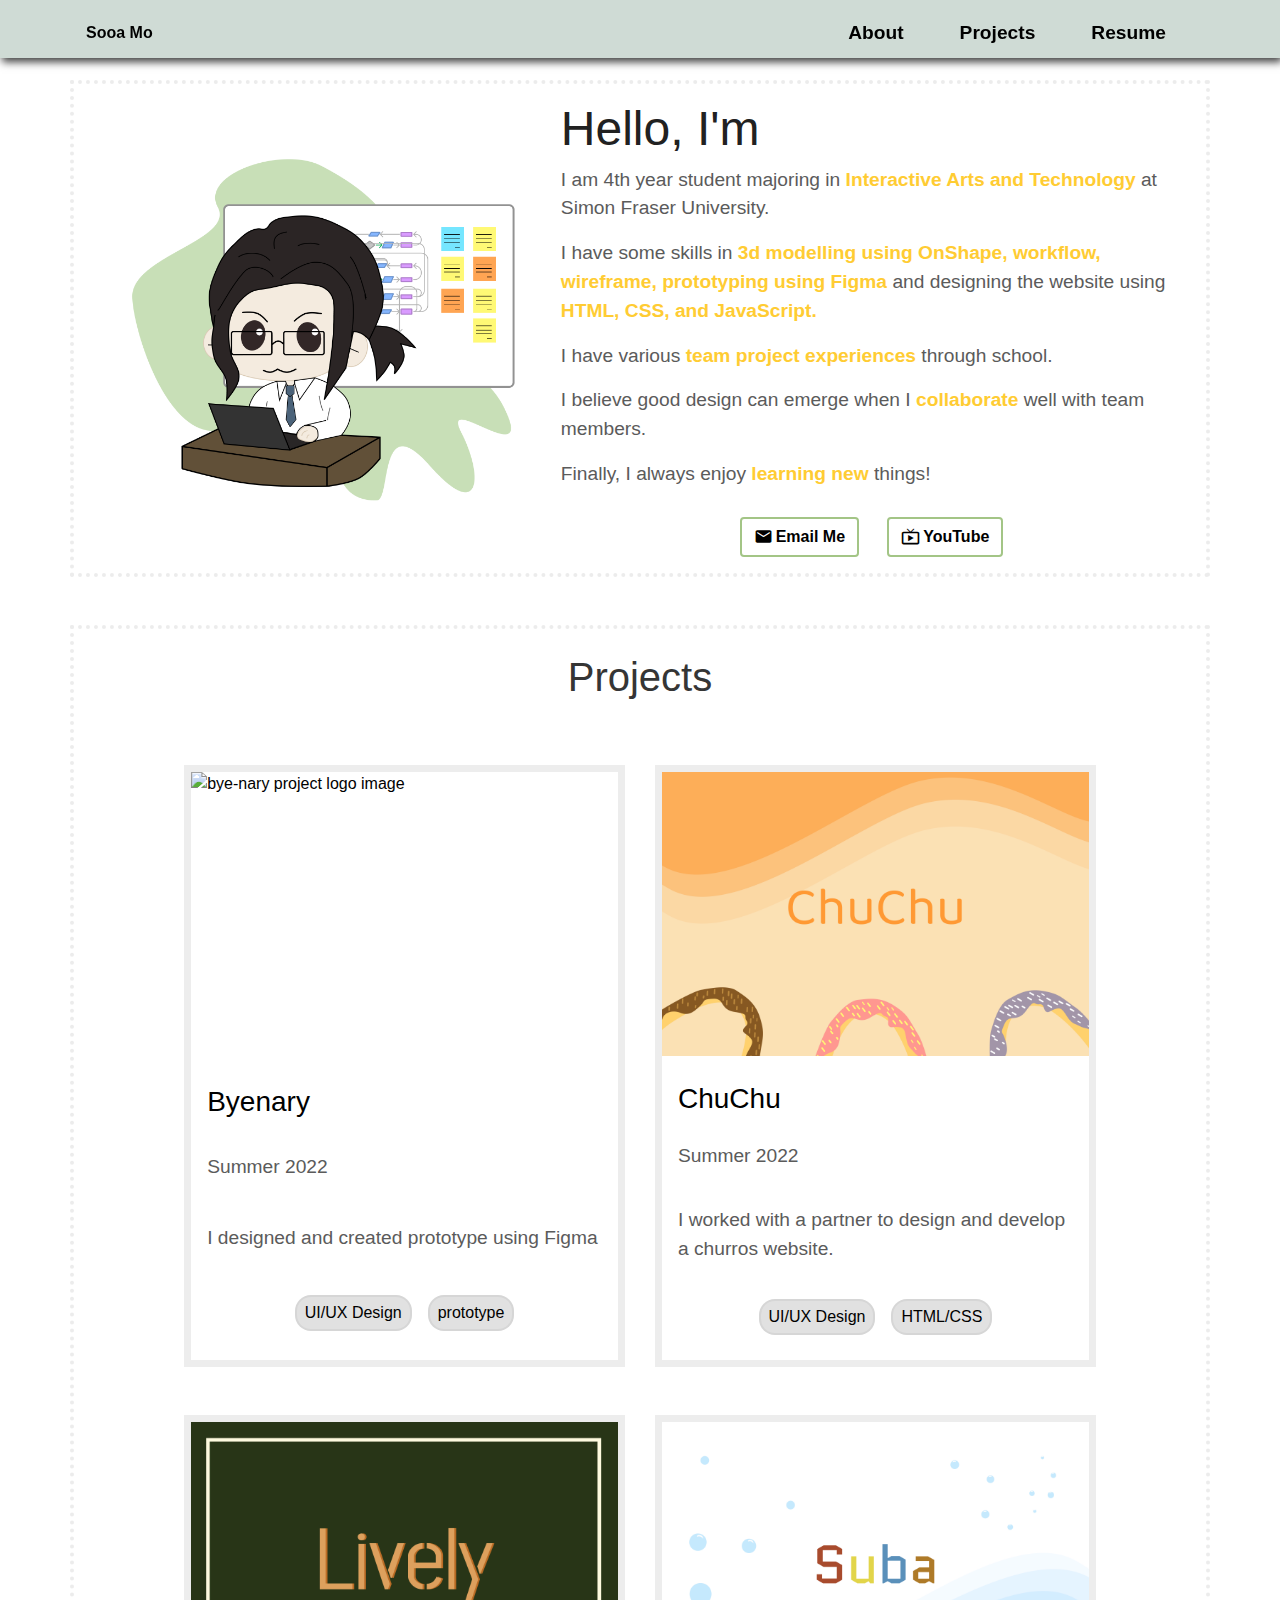
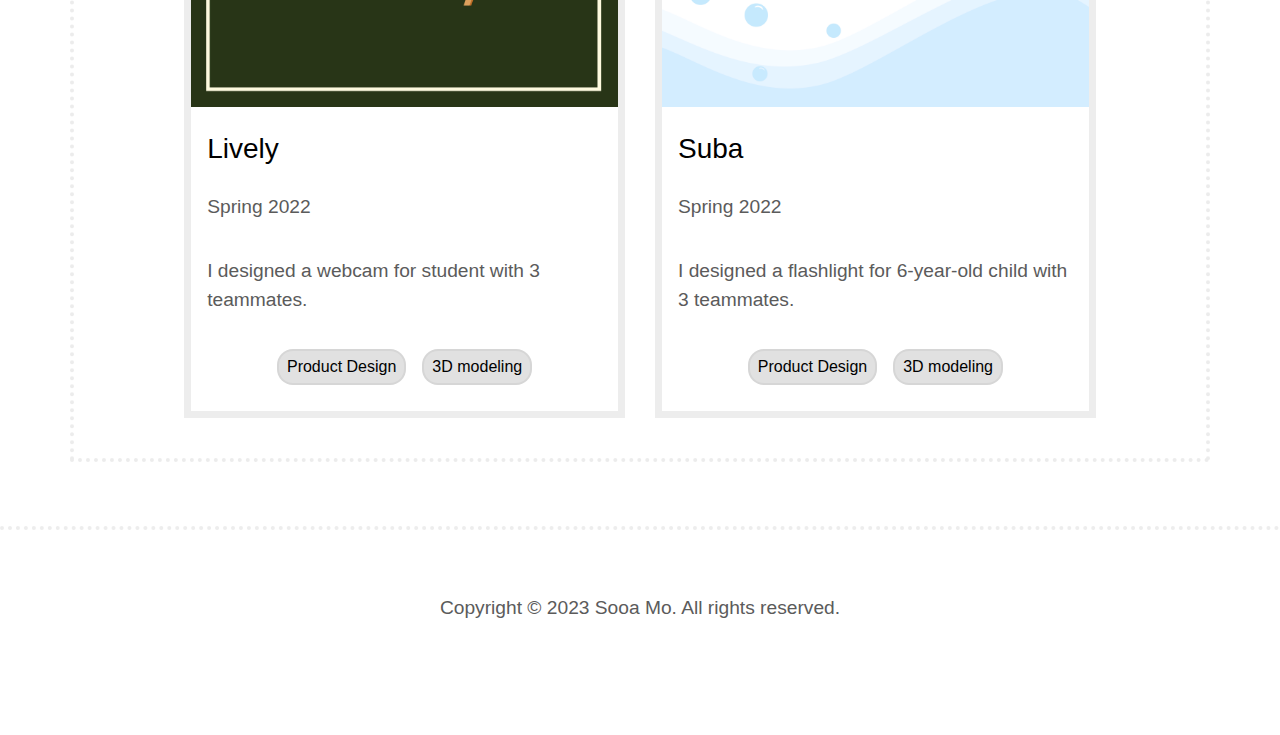
==== Mo_Portfolio/public_html/index.html @ 0d631a55 "update new resume" ====
<!doctype html>
<html lang="en">
  <head>
    <meta charset="utf-8">
    <meta name="viewport" content="width=device-width,initial-scale=1">

    <title>Sooa_Mo</title>


    <!--this css from the https://www.tooplate.com/templates/2115_marvel/-->
    <link rel="stylesheet" href="css/bootstrap.min.css">
    
    <!-- icon reference: https://www.w3schools.com/icons/google_icons_intro.asp-->
    <link rel="stylesheet" href="https://fonts.googleapis.com/icon?family=Material+Icons">

    <!-- adobe font, FuturaPT reference: https://fonts.adobe.com/fonts/futura-pt#fonts-section-->
    <link rel="stylesheet" href="https://use.typekit.net/jlc5xxh.css">

    <!-- MAIN STYLE -->
    <link rel="stylesheet" href="css/main.css">

  </head>
  <body ><!--background images are creating by Sooa Mo. using Figma-->

   <!-- NAVBAR -->
    <div id="navbar" class="navbar box_shadow navbar-expand-sm ">
      <div class="container">
        <a class="navbar-logo" href="index.html" > Sooa Mo</a>

        <div class="navbar-collapse" id="navbarNav">
          <nav class="navbar-nav ml-lg-auto">      
              <a href="index.html#about" class="nav-link"  title="link to home page about section"><span data-hover="About">About</span></a>
              <a href="index.html#project" class="nav-link" title="link to home page project section"><span data-hover="Projects">Projects</span></a>                  
              <a href="https://drive.google.com/file/d/1ExE8osm8Dr4YVxr-w7iWlaPHFn5PzVaj/view?usp=sharing" target="_blank" class="nav-item nav-link" title="new tab for Sooa Mo's resume" ><span data-hover="Resume">Resume</span></a>
          </nav>
        </div>
      </div>
    </div>


    <!-- ABOUT -->
    <section class=" about d-lg-flex justify-content-center align-items-center" id="about">
        <div class="bg_white container">
            <div class="row flex_center">
              <div class="col-lg-5 col-8 img_flex">
                <div class="about-image jpg">
                  <!-- img reference: Sooa(2022) drawing, Figma-->
                   <img src="img/profile/drawing.png" class="img-fluid" alt="working sooa drawing _by Mo"> 
                </div>
            </div>
                
                <div class="col-lg-7 col-md-12 col-12 d-flex align-items-center">
                    <div class="about-text">
                        <div class="animated animated-text">
                          <div class="about-title">
                            <div class="mr-2"><h1>Hello, I'm</h1></div>
                              <div class="animated-info">
                                  <span class="animated-item"> Sooa Mo</span>
                                  <span class="animated-item"> Web Developer</span>
                                  <span class="animated-item"> UX Designer</span>
                              </div>
                            </div>
                          </div>

                        <div class="about-p">
                          <p>I am 4th year student majoring in <b>Interactive Arts and Technology</b> at Simon Fraser University. </p>
                            
                          <p>I have some skills in <b>3d modelling using OnShape, workflow, wireframe, prototyping using Figma </b> and designing the website using <b>HTML, CSS, and JavaScript.</b> </p>
                            
                          <p>I have various <b>team project experiences</b> through school.</p>

                          <p>I believe good design can emerge when I <b>collaborate</b> well with team members.</p>

                          <p>Finally, I always enjoy <b>learning new </b> things!</p>
                        </div>
                        
                        <div class="custom-btn-group mt-4">
                          <a href="mailto:sma241@sfu.ca" class="btn mr-lg-2 custom-btn btn_flex" title="email to sma241@sfu.ca"><i class="material-icons">email</i> Email Me</a><!--icon:https://www.w3schools.com/icons/tryit.asp?filename=tryicons_google-email-->
                          <a href="https://www.youtube.com/channel/UCD7aft2uzSnMPiwY_x1r5sg" target="_blank" class="btn mr-lg-2 custom-btn btn_flex" title="sooa's youtube"><i class="material-icons">live_tv</i> YouTube</a><!--icon:https://www.w3schools.com/icons/tryit.asp?filename=tryicons_google-live_tv-->
                        </div>
                    </div>
                </div>

               

            </div>
        </div>
    </section>

    <!-- PROJECTS -->
    <section class="py-5" id="project">
        <div class="bg_white  container">
          <div class="row flex_center project_bg">

            <div class="col-lg-8 mx-auto text-center">
              <h2>Projects</h2>
            </div>

            <div class="col-md-5 col-sm-10">
              <a href="byenary.html" class="project_link">
                <div class="project_card">
                  <!--Mo(2022), created using Figma-->
                  <img src="img/byenary/byenaryTitle.png" class="card_img" alt="bye-nary project logo image" width="2400" height="1600">
                  <div class="card_bottom">
                    <h3 class="card_title"> Byenary </h3>
                    <p class="card_text"> Summer 2022 </p>
                    <p class="card_text"> I designed and created prototype using Figma</p>
                    <div class="tag card_tag">
                      <span> UI/UX Design</span>
                      <span> prototype</span>
                    </div>
                  </div>
                </div>
              </a>
            </div>

            <div class="col-md-5 col-sm-10">
              <a href="chuchu.html" class="project_link">
                <div class="project_card">
                  <!--Mo(2022), created using Figma-->
                  <img src="img/chuchu/chuchuTitle.png" class="card_img" alt="ChuChu project logo image" width="2400" height="1600">
                  <div class="card_bottom">
                    <h3 class="card_title"> ChuChu </h3>
                    <p class="card_text"> Summer 2022 </p>
                    <p class="card_text"> I worked with a partner to design and develop a churros website.</p>
                    <div class="tag card_tag">
                      <span> UI/UX Design</span>
                      <span> HTML/CSS</span>
                    </div>
                  </div>
                </div>
              </a>
            </div>

            <div class="col-md-5 col-sm-10">
              <a href="Lively.html" class="project_link">
                <div class="project_card">
                  <!--Mo(2022), created using Figma-->
                  <img src="img/lively/livelyTitle.jpg" class="card_img" alt="Lively project logo image" width="2400" height="1600">
                  <div class="card_bottom">
                    <h3 class="card_title"> Lively </h3>
                    <p class="card_text"> Spring 2022 </p>
                    <p class="card_text"> I designed a webcam for student with 3 teammates.</p>
                    <div class="tag card_tag">
                      <span>Product Design</span>
                      <span> 3D modeling</span>
                    </div>
                  </div>
                </div>
              </a>
            </div>

            <div class="col-md-5 col-sm-10">
              <a href="suba.html" class="project_link">
                <div class="project_card">
                  <!--Mo(2022), created using Figma-->
                  <img src="img/suba/subaTitle.png" class="card_img" alt="suba project logo image" width="2400" height="1600">
                  <div class="card_bottom">
                    <h3 class="card_title"> Suba </h3>
                    <p class="card_text"> Spring 2022 </p>
                    <p class="card_text"> I designed a flashlight for 6-year-old child with 3 teammates.</p>
                    <div class="tag card_tag">
                      <span>Product Design</span>
                      <span> 3D modeling</span>
                    </div>
                  </div>
                </div>
              </a>
            </div>



          </div>
        </div>
    </section>

    <!-- FOOTER -->
     <footer class=" footer py-5">
          <div class="container">
               <div class="row">
                    <div class="col-lg-12 col-12">                                
                        <p class="copyright-text text-center">Copyright &copy; 2023 Sooa Mo. All rights reserved.</p>
                    </div>
               </div>
          </div>
     </footer>

      
<!--top button reference:https://www.w3schools.com/howto/howto_js_scroll_to_top.asp -->

<button type="button" onclick="topFunction()" id="topBtn" title="Go to top" class="box_shadow">Top <i class="material-icons" style="font-size:0.5rem">arrow_upward</i> </button>

     <!--hide menu on scroll from here: https://www.w3schools.com/howto/howto_js_navbar_hide_scroll.asp-->
     <script src="js/scroll.js"></script>
  </body>
</html>
---- Mo_Portfolio/public_html/css/main.css ----
/*own css*/
.container {
  width: 100%;
  padding-right: 1rem;
  padding-left: 1rem;
  padding-top: 0.5rem;
}

body {
  font-family: futura-pt, sans-serif;
  font-weight: 300;
  font-style: normal;
  margin-top: 5rem;
}

a {
  color:black;
  font-weight: normal;
  text-decoration: none !important;
  transition: all 0.5s ease;
}
a:hover{
  color: black;
}
.tag span:hover{
  color:black;
}
h1 span:hover{
  color:black;
}
h1{
  color: black;
}

.flex_center{
  justify-content: center;
}

.img_flex{
  display: flex;
  flex-direction: column;
  justify-content: center;
  align-items: center;
}
.img-fluid{
  border-radius: 2rem;
}

.center{
  display: flex;
  justify-content: center;
}
.about-image{
  max-width: 75%;
}
.about-text b{
  color: #FFCC33;
}
.about-title{
  display: flex;
  flex-direction: row;
}

.about-title span{
  color: #5B7444;
  font-family: futura-pt, sans-serif;
  font-weight: 400;
  font-style: normal;
}
.text-center{
  padding-top: 0.5rem;
  padding-bottom: 2rem;
}
.tag{
  display: flex;
  justify-content: center;
  flex-direction: row;
}
.text-center span{
  padding:0.5rem;
  padding-left: 1rem;
  padding-right: 1rem;
  background-color: rgb(225, 225, 225);
  border: 0.15rem solid rgba(182, 182, 182, 0.25);
  border-radius: 2rem;
  margin-left: 0.5rem;
  margin-right: 0.5rem;
  word-wrap: normal;
}
/*368px/16=23rem*/
@media (max-width: 23rem) {
  .tag{
    flex-direction: column;
    gap: 1rem;
  }
}

@media (min-width: 47.5rem) {
 .about-image{
  max-width: 100%;
 }
 .card_tag{
  display: flex;
  flex-direction: column;
  text-align: center;
  gap: 0.5rem;
 }
}
@media (min-width: 62rem) {
  .card_tag{
    display: flex;
    flex-direction: row;
    gap: 0.5rem;
   }
}

.project_card{
  position: relative;
  display: flex;
  flex-direction: column;
  min-width: 0;
  word-wrap: break-word;
  background-clip: border-box;
  border: 0.45rem solid rgba(182, 182, 182, 0.25);
  margin-top: 1.5rem;
  margin-bottom: 1.5rem;
}
.project_card:hover{
  border: 0.45rem solid #889288;
}
.project_card h3{
  color: black;
  font-weight: 500;
}
.project_link{
  text-decoration: none;
  color: black;
}
span:hover{
  color:white;
}
.card_img{
  width: 100%;
  height: 100%;
}
.card_bottom{
  display: flex;
  flex:1 1 auto;
  padding: 1rem;
  background-color: #ffffff;
  min-height: 19rem;
  flex-direction: column;
  justify-content: space-around;
}
.card_title{
  margin-bottom:0.5rem;
}
.card_tag{
  display: flex;
}
.card_tag span{
  padding:0.25rem;
  padding-left: 0.5rem;
  padding-right: 0.5rem;
  background-color: rgb(225, 225, 225);
  border: 0.15rem solid rgba(182, 182, 182, 0.25);
  border-radius: 1rem;
  margin-left: 0.25rem;
  margin-right: 0.25rem;
  word-wrap: normal;
}

.bg{
  background-image: url("../img/profile/bg.png");/*Mo(2022), created using Figma*/
  background-position: center;
  background-attachment: fixed;
  background-repeat: repeat-y;
  background-size:70%;
  background-size: cover;
  padding-bottom: 0.5rem;
}

.bg_white{
  border: 0.25rem dotted rgba(182, 182, 182, 0.25);
  background-color: white;
  padding: 1rem;
}
.footer{
  background-color: white;
  border-top: 0.25rem dotted rgba(182, 182, 182, 0.25);
}
.project_body{
  margin-top: 1rem;
  margin-left: 0.5rem;
}
.project span{
  font-weight: 400;
}
.body_wrapper{
  white-space: pre-line;
  padding-left: 1rem;
  border-radius: 2rem;
  display: flex;
  flex-direction: column;
  gap: 0.25rem;
  align-items: flex-start;
  text-align: left;
}
.body_img{
  display: flex;
  flex-direction: row;
  align-items: flex-end;
  text-align: center;
  justify-content: center;
  padding-left: 2rem;
  padding-right: 2rem;
}

.body_img img{
  max-width: 30rem;
}
.body_img p{
  max-width: 30rem;
  color: #b7b7b7;
}
@media (max-width: 30rem) {
  .body_img img{
    max-width: 18rem;
    min-width: 10rem;
  }
  .body_img p{
    max-width: 18rem;
  }
}


.navList{
  display: flex;
  flex-direction: column;
  min-width: 10rem;
  position: sticky; /*sticky reference: https://developer.mozilla.org/en-US/docs/Web/CSS/position*/
  top:5rem /*because my top navbar is fixed so gave some room*/
}

.list-item{
  display: inline-block;
  background-color: #E4EFDB;
  border-radius: 0.5rem;
  padding-top: 0.5rem;
  padding-bottom: 0.5rem;
  padding-left: 0.5rem;
  font-size: 1.2rem;
  color: #686C71;
  margin-top: 0.5rem;
}
.list-item:hover{
  color: white;
  transition: all 0.4s ease;
  background: #889288;
}



nav a:hover {
  color: #ffffff ;
}

.navbar-logo .icon {
  font-size: 2.5rem;
}

p {
  font-size: 1.2rem;
  font-weight: 400;
  line-height: 1.5;
  color: #5b5b5b;
}

h1 {
  color: #212121;
  font-size: 3rem;
  font-family: futura-pt, sans-serif;
  font-weight: 500;
  font-style: normal;
}

h2 {
  color: #353535;
  font-size: 2.5em;
  font-family: futura-pt, sans-serif;
  font-weight: 400;
  font-style: bold;
}

h3 {
  color: #484848;
  font-family: futura-pt, sans-serif;
  font-weight: 300;
  font-style: normal;
}

b, strong {
  font-weight: bold;
}
.custom-btn-group{
  display: flex;
  gap: 1.25rem;
  justify-content: center;
}

.custom-btn {
  border: 0.15rem solid #A3C586;
  border-radius: 0.25rem;
  color: black;
  font-weight: bold;
  cursor: pointer;
  transition: all 0.4s ease;
  margin-top: 0.25rem;
}

.custom-btn:hover {
  border: 0.15rem solid #889288;
  background: #889288;
  color: white;
}
.project-btn {
  border: 0.15rem solid #A3C586;
  border-radius: 0.25rem;
  color: #5B7444;
  font-size: 1rem;
  cursor: pointer;
  transition: all 0.4s ease;
  margin-left: 0.25rem;
  padding-left: 0.5rem;
  padding-right: 0.5rem;
}
.project-btn:hover {
  border: 0.15rem solid #889288;
  background: #889288;
  color: white;
}


.btn_flex{
  display: flex;
  flex-direction: row;
  justify-content: center;
  align-items: center;
  max-width: 14rem;
}
.material-icons{
  margin-right: 0.2rem;
  font-size: 1.2rem;
}

.animated {
  position: relative;
}

.animated-info {
  display: inline-block;
  vertical-align: top;
  min-width: 20rem;
  position: relative;
  font-size: 3rem;
}

.animated-item {
  color: #f5cb5c;
}

.animated-item {
  font-size: 2.5rem;
  line-height: inherit;
  display: block;
  opacity: 0;
  overflow: hidden;
  position: absolute;
  top: 0;
  right: 0;
  left: 0;
  animation: LeftToRight 9s linear infinite 0s;
}
.animated-item:nth-child(2n+2) {
  animation-delay: 3s;
}
.animated-item:nth-child(3n+3) {
  animation-delay: 6s;
}
/* understand the animation property reference: https://www.w3schools.com/cssref/css3_pr_animation.asp*/
@keyframes LeftToRight {
  0% {
    opacity: 0;
  }
  5% {
    opacity: 0;
    transform: translateX(0.4rem);
  }
  10% {
    opacity: 1;
    transform: translateX(0rem);
  }
  25% {
    opacity: 1;
    transform: translateX(0rem);
  }
  30% {
    opacity: 0;
    transform: translateX(0.4rem);
  }
  80% {
    opacity: 0;
  }
  100% {
    opacity: 0;
  }
}
.navbar {
  background-color: #cfdbd5;
  position: fixed;
  top: 0;
  right: 0;
  left: 0;
  z-index: 100;
  transition: top 0.3s;
}

.box_shadow {
  box-shadow: 0.1rem 0.25rem 0.5rem #404040;/*https://www.w3schools.com/cssref/tryit.asp?*/
}

.navbar-logo {
  font-weight: bold;
}
.naver-logo:hover{
  color: black;
}
.navbar-expand-sm .navbar-nav .nav-link {
  padding: 0.175rem 1.75rem;
}
.navbar-nav{
  display: flex;
  flex-direction: row;
}

.nav-link {
  font-weight: bold;
  font-size: 1.2rem;
  overflow: hidden;
}
.nav-link span {
  position: relative;
  display: inline-block;
  transition: transform 0.3s;
}
.nav-link span:before {
  position: absolute;
  top: -100%;
  content: attr(data-hover);
  transform: translate3d(0,0,0);
  text-decoration: underline 0.2rem;
  text-underline-offset: 0.15rem;
}
/*understand the transform reference: https://www.w3schools.com/cssref/css3_pr_transform.asp
so I changed the navbar hover animation*/

.nav-link:focus span,
.nav-link:hover span {
  transform: translateY(100%);
}


.navbar-toggle {
  line-height: 2rem;
  outline: none;
  cursor: pointer;
  margin-right: 0.6rem;
  border: 0;
  padding: 0;
  width: 1.25rem;
  height: 1.25rem;
}


.copyright-text {
  font-size: 1.2rem;
  font-weight: normal;
  display: block;
}

.social-links{
  background-color: #f5cb5c;
  border-radius: 5rem;
  border: 0.35rem solid #f5cb5c;
  
}
.social-links:hover{
  background-color: #474559;
  border: 0.35rem solid #474559;
}

@media (max-width: 62rem) {

  .about-image {
    margin-top: 5em;
    max-width: 30rem;
    height: auto;
  }

  .mobile-mt-2,
  .contact-form {
    margin-top: 2em;
  }

  .contact-info {
    padding: 0 2rem;
  }
}

@media (max-width: 48rem) {
  body{
    margin-top: 0;
  }
  h1 {
    font-size: 2.25rem;
    font-style: bold;
  }

  h2 {
    font-size: 2em;
  }

  .animated-item {
    font-size: 1.75rem;
  }
  .text-center{
    margin-top: 5rem;
  }
/*this is for the mobile...*/
  .navbar {
    background-color: #cfdbd5;
    position: fixed;
    top: 0;
    right: 0;
    left: 0;
    z-index: 100;
  }
  .container{
    gap: 0.5rem;
  }
 
  .navbar-collapse {
    text-align: center;
    gap: 0.25rem;
  }

  .navbar-expand-sm .navbar-nav .nav-link {
    padding: 0.19rem 1.25rem;
  }

  .navbar-nav{
    flex-direction: row;
    justify-content: center;
  }

}
@media (max-width: 36.25rem) {
	.animated-info {
		min-width: 12.5rem;
	}
  .animated-item {
    font-size: 1.875rem;
  }

  .custom-btn-group {
    text-align: center;
  }
  .text-center{
    margin-top: 7rem;
  }

  .custom-btn-group{
    display: flex;
    gap: 0.25rem;
    justify-content: center;
    flex-direction: column;
    align-items: center;
  }


  .timeline-info small {
    display: block;
    margin: 0.625rem 0 0 0;
  }


}
@media(max-width:20rem){
  .navbar-nav{
    display: flex;
    flex-direction: column;
  }
  .text-center{
    margin-top: 12rem;
  }

}

@media (max-width: 48rem) {
  .animated-info{
    font-size: 2.2rem;
  }
}

@media (max-width: 37.5rem) {
  .animated-text {
    margin-top: 0;
  }

  .about-text {
    text-align: center;
  }
  .about-p{
    margin-top: 4rem;
  }
  .about-title{
    flex-direction: column;
  }
 
}
@media (max-width: 20rem) {
  .animated-text {
    margin-top: 0;
  }

  .about-text {
    text-align: center;
  }
  .about-p{
    margin-top: 4rem;
  }
  .about-title{
    flex-direction: column;
  }
 

  .full-screen {
    padding: 4rem 0;
  }

  .mobile-block {
    display: block;
  }

}

.row{
  justify-content: center;
}

#topBtn{
  display: none; /* Hidden by default */
  position: fixed; /* Fixed/sticky position */
  bottom: 1rem; /* Place the button at the bottom of the page */
  right: 2rem; /* Place the button 30px from the right */
  z-index: 99; /* Make sure it does not overlap */
  border: none; /* Remove borders */
  outline: none; /* Remove outline */
  background-color: #cfdbd5; /* Set a background color */
  color: #474559; /* Text color */
  cursor: pointer; /* Add a mouse pointer on hover */
  padding: 0.75rem; /* Some padding */
  padding-left: 1rem;
  padding-right: 1rem;
  font-size: 0.75rem; /* Increase font size */
}

#topBtn:hover{
  background-color: #889288;
  color: white;
}
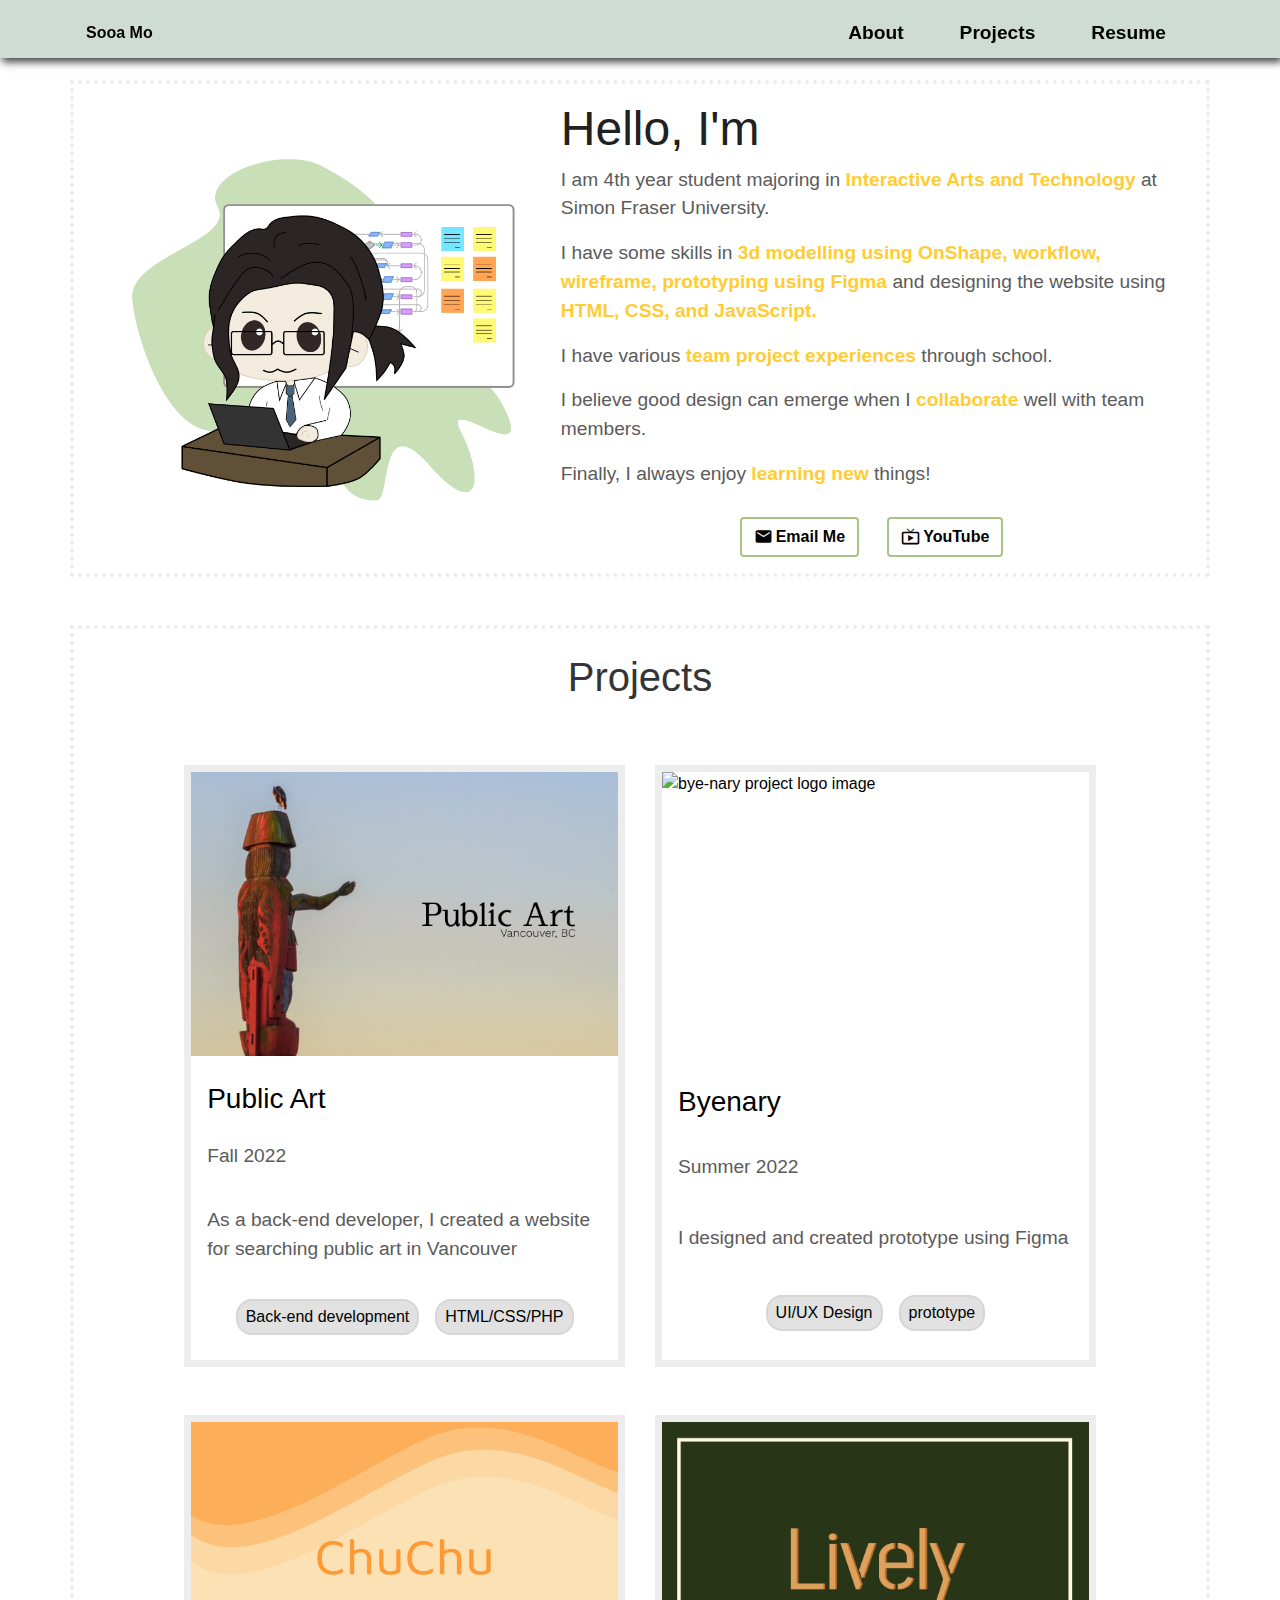
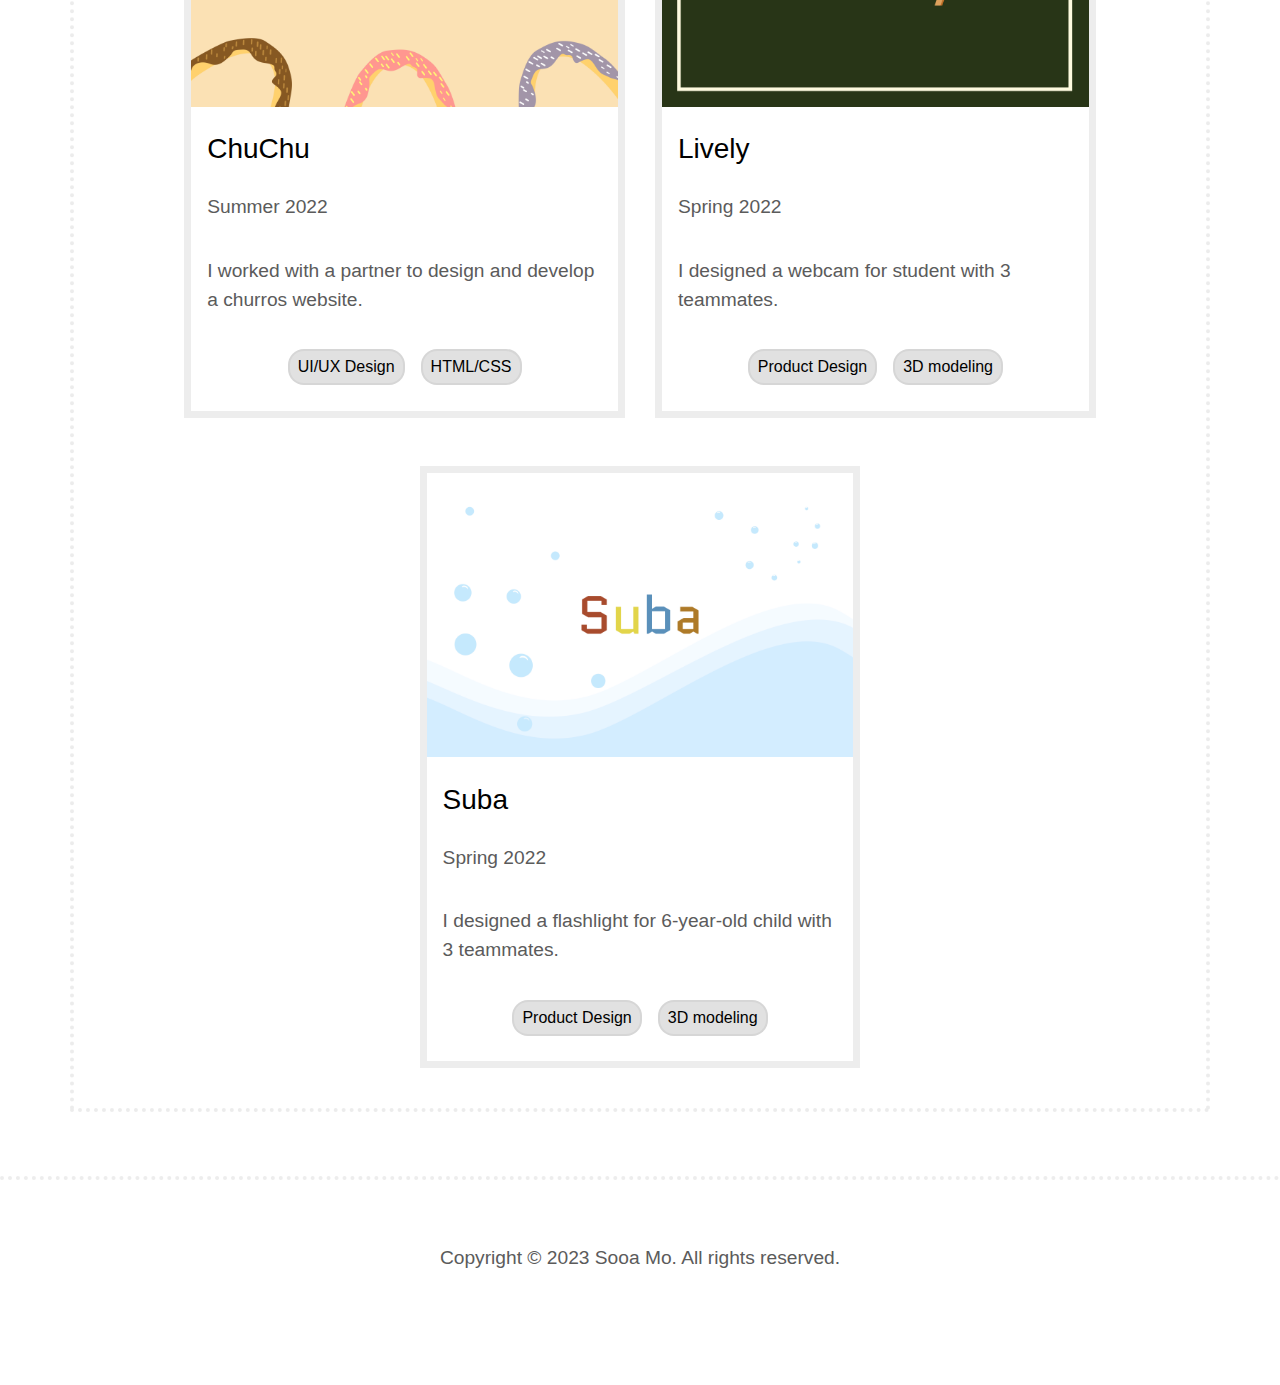
==== commit 441edfdb: "add public Art page" ====
--- a/Mo_Portfolio/public_html/index.html
+++ b/Mo_Portfolio/public_html/index.html
@@ -47,7 +47,7 @@
                   <!-- img reference: Sooa(2022) drawing, Figma-->
                    <img src="img/profile/drawing.png" class="img-fluid" alt="working sooa drawing _by Mo"> 
                 </div>
-            </div>
+              </div>
                 
                 <div class="col-lg-7 col-md-12 col-12 d-flex align-items-center">
                     <div class="about-text">
@@ -97,6 +97,24 @@
             </div>
 
             <div class="col-md-5 col-sm-10">
+              <a href="PublicArt.html" class="project_link">
+                <div class="project_card">
+                  <!--Mo(2022), created using Figma-->
+                  <img src="img/publicart/publicArtTitle.jpg" class="card_img" alt="publicArt logo image" width="2400" height="1600">
+                  <div class="card_bottom">
+                    <h3 class="card_title"> Public Art </h3>
+                    <p class="card_text"> Fall 2022 </p>
+                    <p class="card_text"> As a back-end developer, I created a website for searching public art in Vancouver</p>
+                    <div class="tag card_tag">
+                      <span> Back-end development</span>
+                      <span> HTML/CSS/PHP </span>
+                    </div>
+                  </div>
+                </div>
+              </a>
+            </div>
+
+            <div class="col-md-5 col-sm-10">
               <a href="byenary.html" class="project_link">
                 <div class="project_card">
                   <!--Mo(2022), created using Figma-->
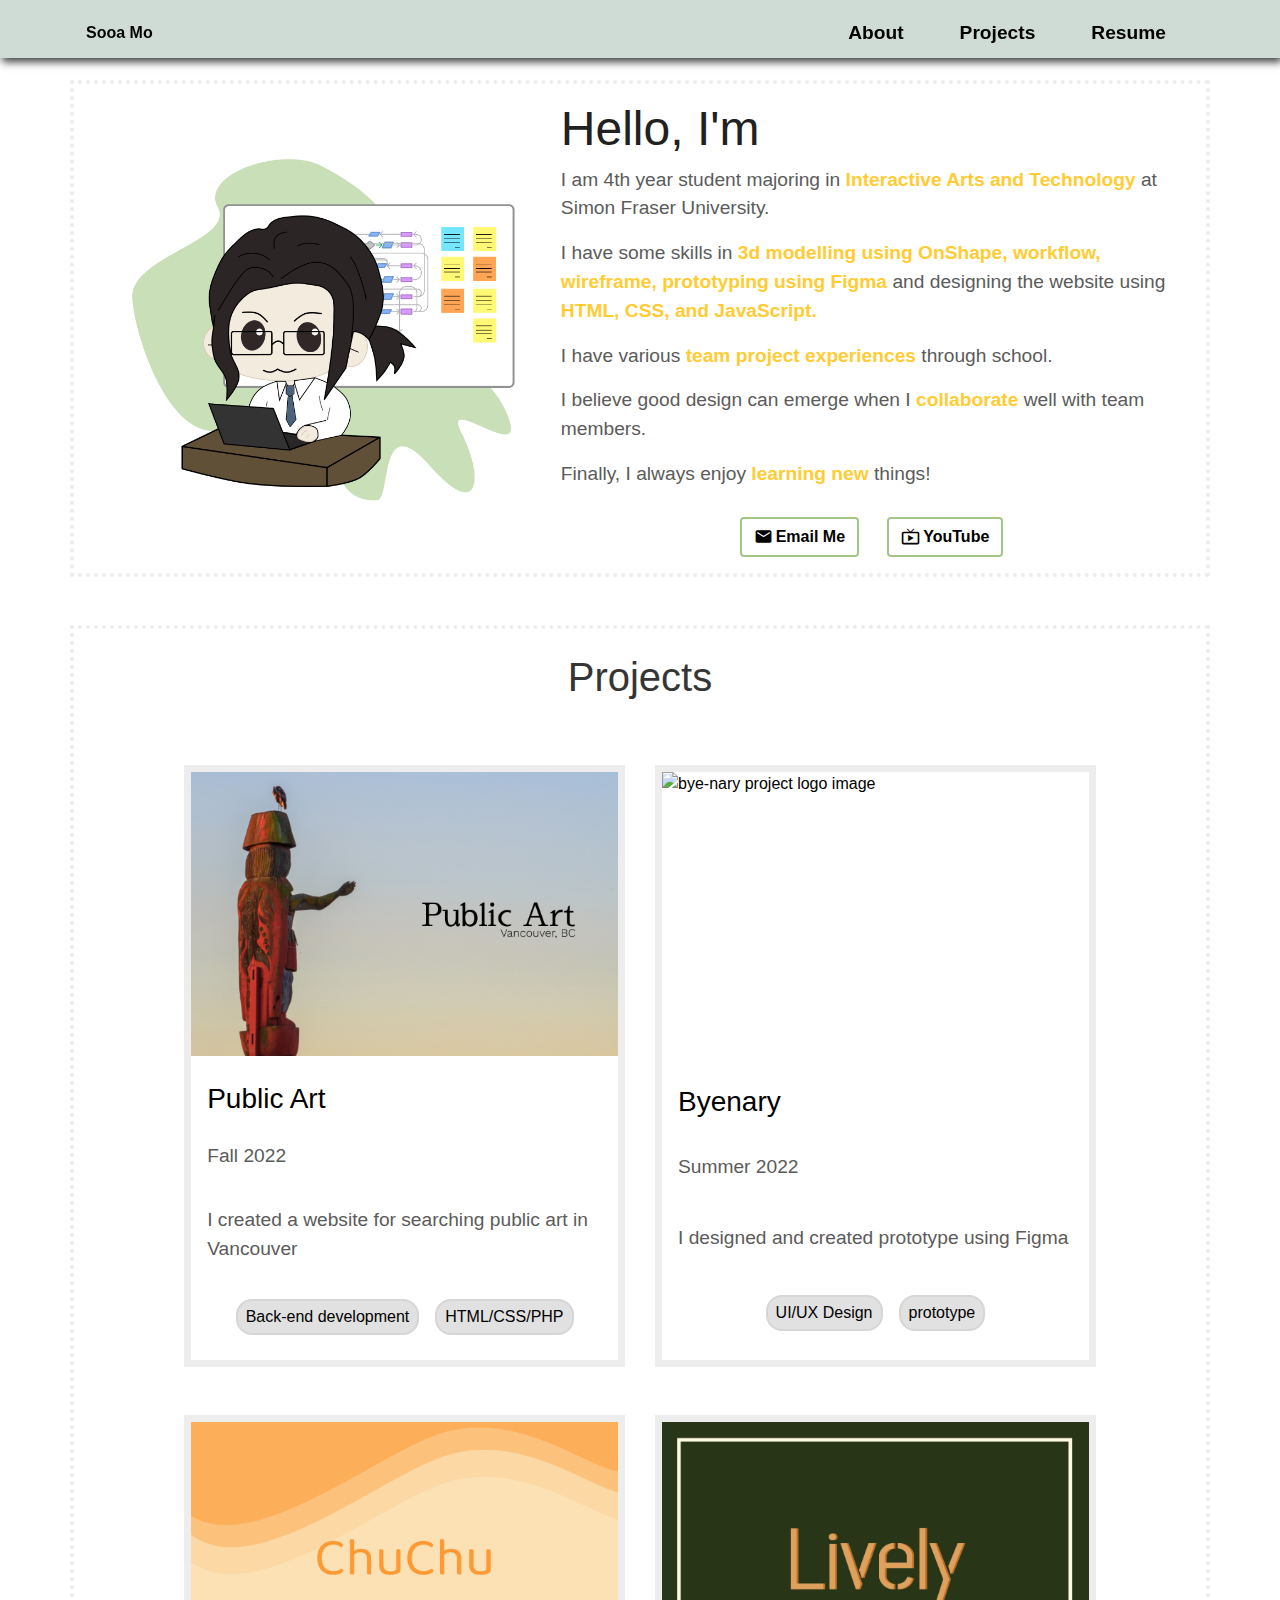
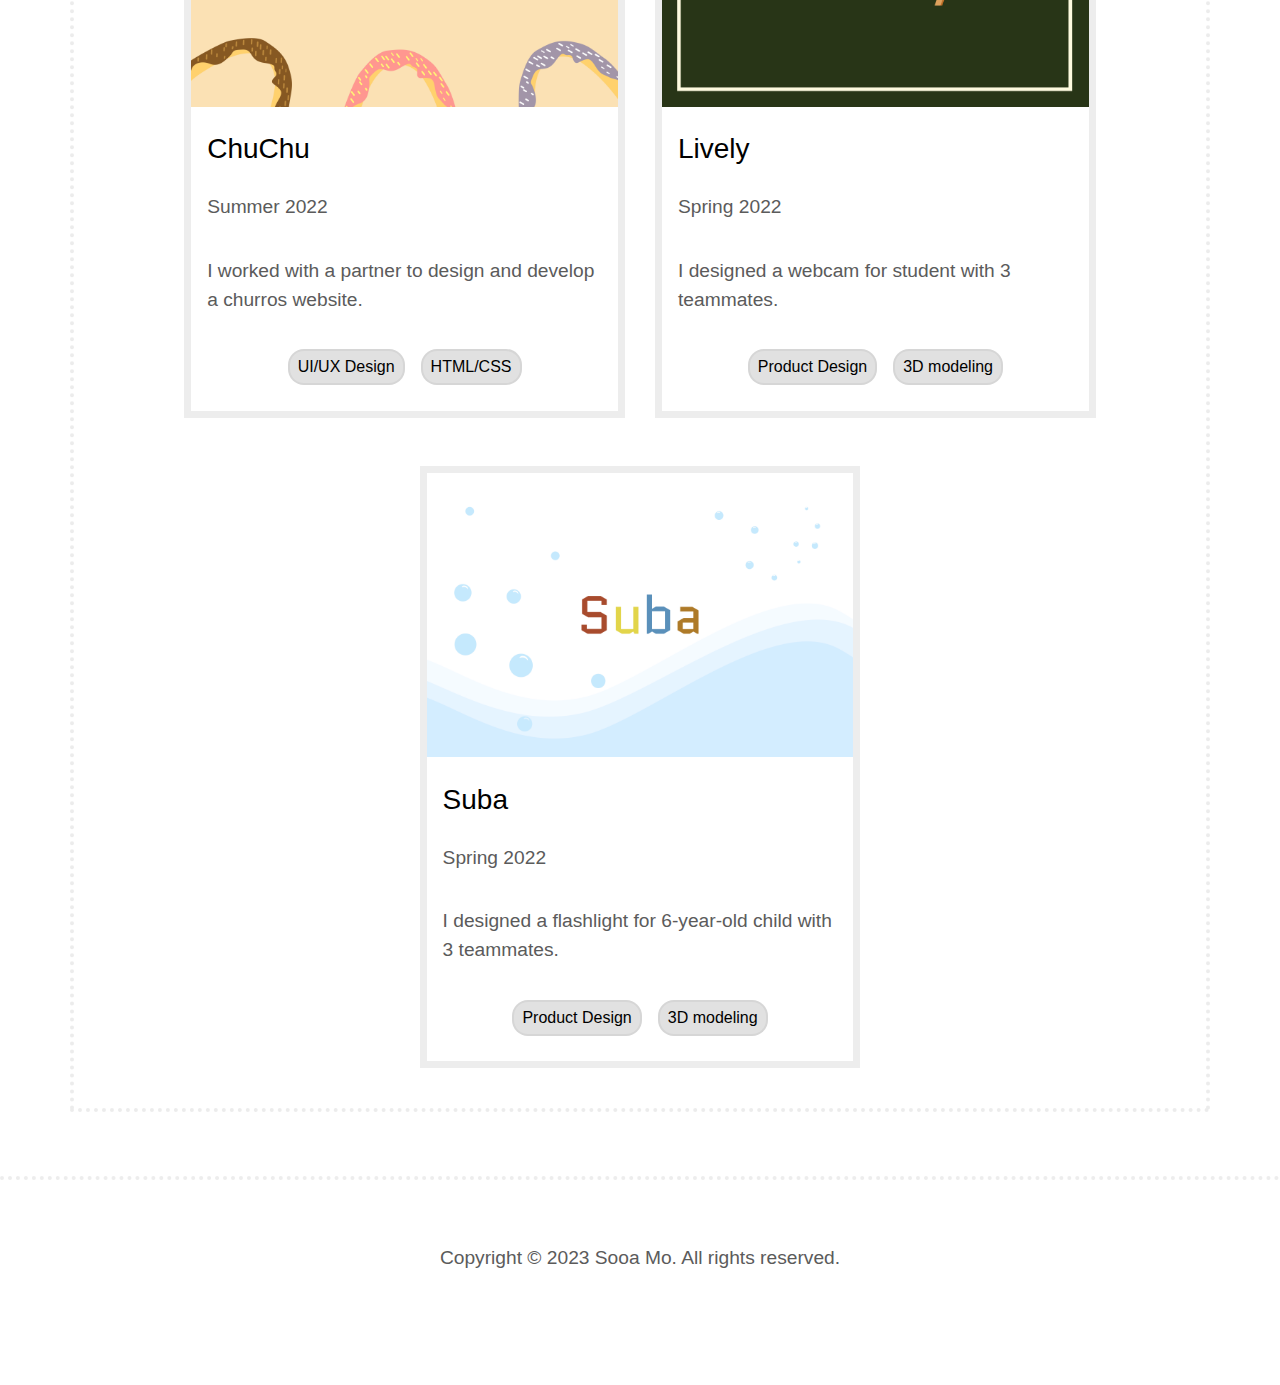
==== commit 8d9a77a6: "Update index.html" ====
--- a/Mo_Portfolio/public_html/index.html
+++ b/Mo_Portfolio/public_html/index.html
@@ -104,7 +104,7 @@
                   <div class="card_bottom">
                     <h3 class="card_title"> Public Art </h3>
                     <p class="card_text"> Fall 2022 </p>
-                    <p class="card_text"> As a back-end developer, I created a website for searching public art in Vancouver</p>
+                    <p class="card_text"> I created a website for searching public art in Vancouver</p>
                     <div class="tag card_tag">
                       <span> Back-end development</span>
                       <span> HTML/CSS/PHP </span>
--- a/Mo_Portfolio/public_html/css/main.css
+++ b/Mo_Portfolio/public_html/css/main.css
@@ -139,6 +139,59 @@
 span:hover{
   color:white;
 }
+/*img modal*/
+.img{
+  width: auto;
+  border-radius: 10px;
+  cursor: pointer;
+  transition: 0.3s;
+}
+.img:hover {opacity: 0.8;}
+
+.modal {
+  display: none; 
+  position: fixed; 
+  z-index: 5; 
+  padding-top: 100px;
+  left: 0; top: 0;
+  max-height: 100%;
+  min-width: 100%;
+  overflow: auto; 
+  cursor: pointer; 
+  background-color: rgba(0, 0, 0, 0.8);
+}
+
+.modal_content {
+  min-height: 50%;
+  min-width: 50%;
+  border-radius: 10px;
+  animation-name: zoom;
+  animation-duration: 0.8s;
+}
+
+@keyframes zoom {
+  from {transform: scale(0)}
+  to {transform: scale(1)}
+}
+
+.close {
+  position: absolute;
+  top: 70px;
+  right: 50px;
+  color: #f1f1f1;
+  font-size: 40px;
+  font-weight: bold;
+  transition: 0.3s;
+}
+
+.close:hover, .close:focus{
+  color: #bbb;
+  text-decoration: none;
+  cursor: pointer;
+}
+
+/*img modal finished*/
+
 .card_img{
   width: 100%;
   height: 100%;
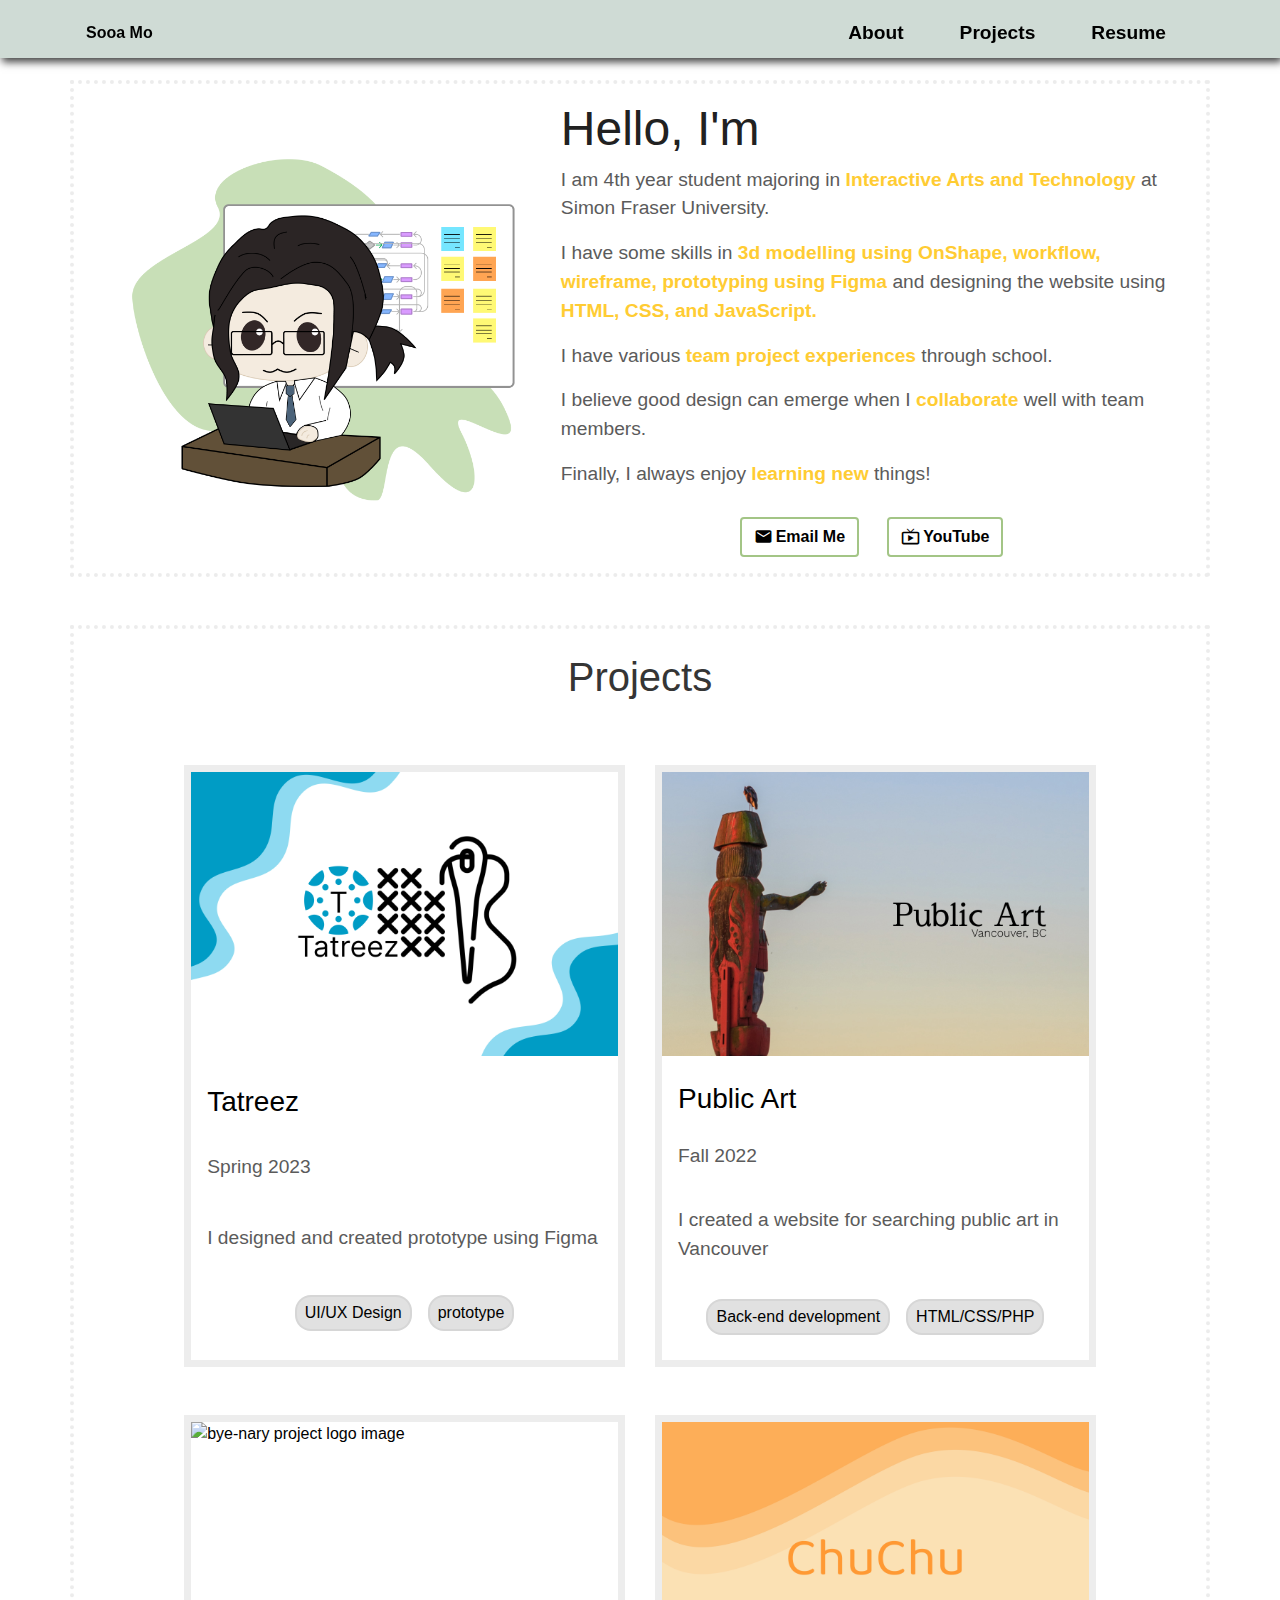
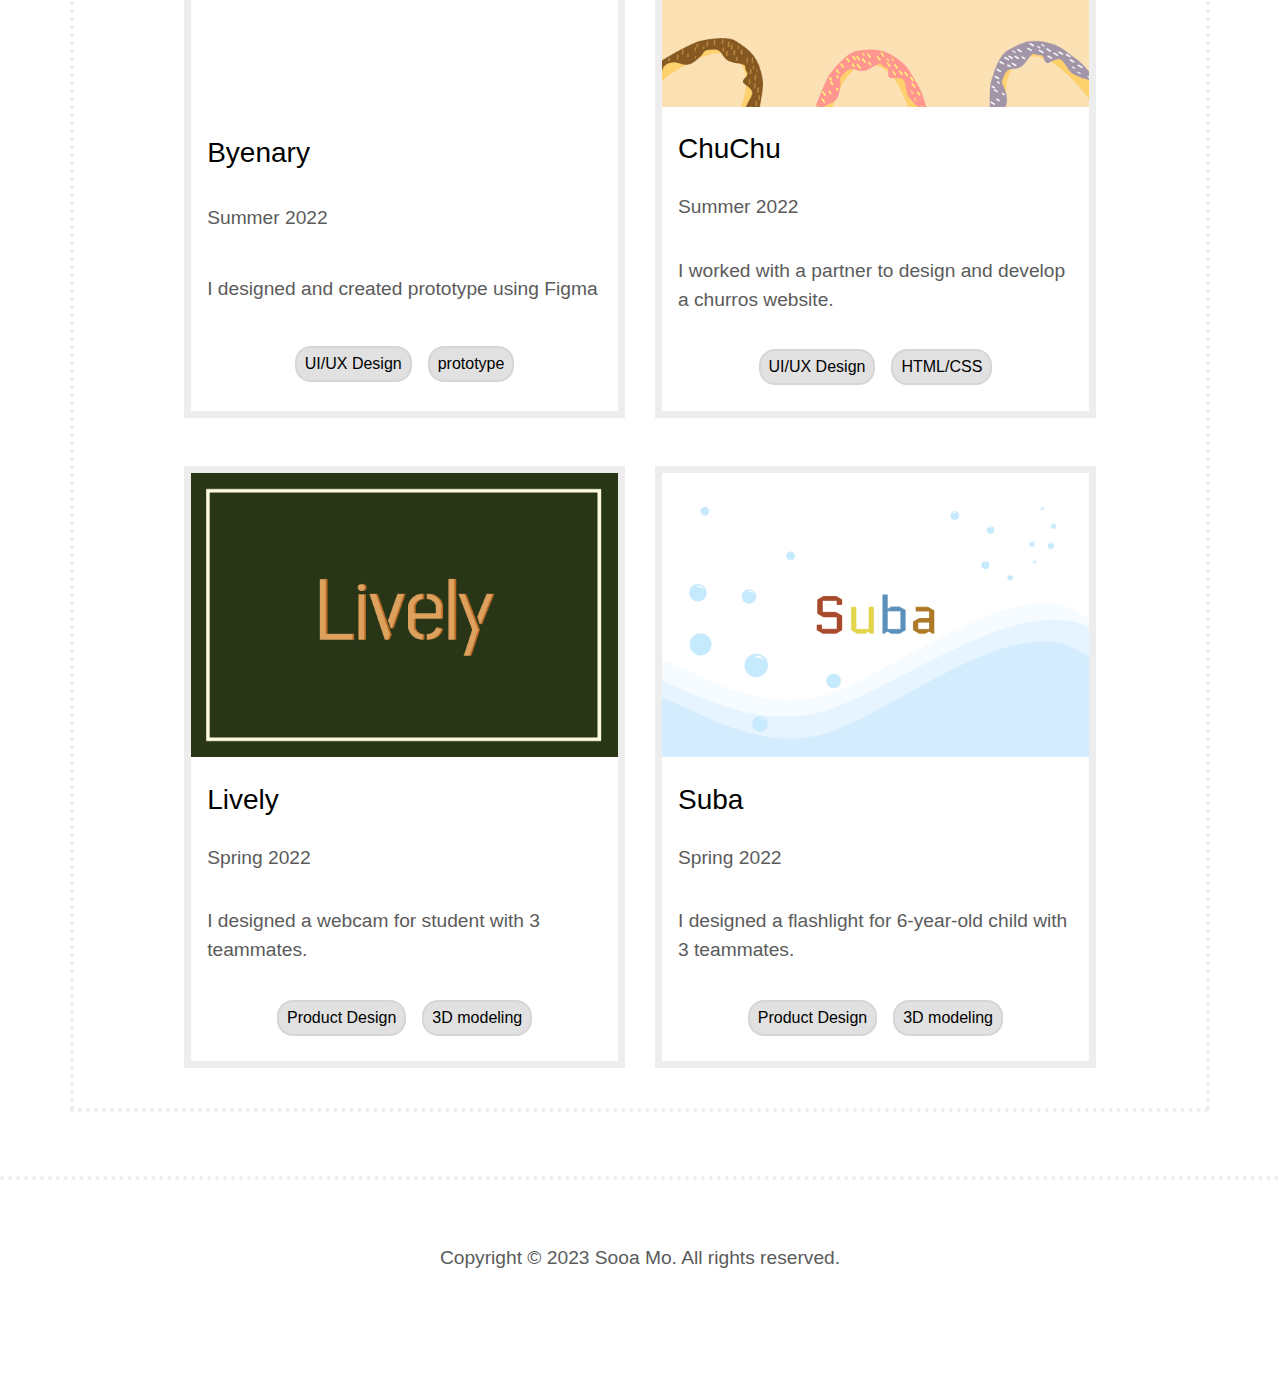
==== commit 61beace6: "updated Tatreez page and edit image size of all pages" ====
--- a/Mo_Portfolio/public_html/index.html
+++ b/Mo_Portfolio/public_html/index.html
@@ -97,10 +97,28 @@
             </div>
 
             <div class="col-md-5 col-sm-10">
+              <a href="tatreez.html" class="project_link">
+                <div class="project_card">
+                  <!--Mo(2022), created using Figma-->
+                  <img src="img/tatreez/tatreezTitle.jpg" class="title_img" alt="tatreez logo image" width="2400" height="1600">
+                  <div class="card_bottom">
+                    <h3 class="card_title"> Tatreez </h3>
+                    <p class="card_text"> Spring 2023 </p>
+                    <p class="card_text"> I designed and created prototype using Figma</p>
+                    <div class="tag card_tag">
+                      <span> UI/UX Design</span>
+                      <span> prototype</span>
+                    </div>
+                  </div>
+                </div>
+              </a>
+            </div>
+
+            <div class="col-md-5 col-sm-10">
               <a href="PublicArt.html" class="project_link">
                 <div class="project_card">
                   <!--Mo(2022), created using Figma-->
-                  <img src="img/publicart/publicArtTitle.jpg" class="card_img" alt="publicArt logo image" width="2400" height="1600">
+                  <img src="img/publicart/publicArtTitle.jpg" class="title_img" alt="publicArt logo image" width="2400" height="1600">
                   <div class="card_bottom">
                     <h3 class="card_title"> Public Art </h3>
                     <p class="card_text"> Fall 2022 </p>
@@ -118,7 +136,7 @@
               <a href="byenary.html" class="project_link">
                 <div class="project_card">
                   <!--Mo(2022), created using Figma-->
-                  <img src="img/byenary/byenaryTitle.png" class="card_img" alt="bye-nary project logo image" width="2400" height="1600">
+                  <img src="img/byenary/byenaryTitle.png" class="title_img" alt="bye-nary project logo image" width="2400" height="1600">
                   <div class="card_bottom">
                     <h3 class="card_title"> Byenary </h3>
                     <p class="card_text"> Summer 2022 </p>
@@ -136,7 +154,7 @@
               <a href="chuchu.html" class="project_link">
                 <div class="project_card">
                   <!--Mo(2022), created using Figma-->
-                  <img src="img/chuchu/chuchuTitle.png" class="card_img" alt="ChuChu project logo image" width="2400" height="1600">
+                  <img src="img/chuchu/chuchuTitle.png" class="title_img" alt="ChuChu project logo image" width="2400" height="1600">
                   <div class="card_bottom">
                     <h3 class="card_title"> ChuChu </h3>
                     <p class="card_text"> Summer 2022 </p>
@@ -154,7 +172,7 @@
               <a href="Lively.html" class="project_link">
                 <div class="project_card">
                   <!--Mo(2022), created using Figma-->
-                  <img src="img/lively/livelyTitle.jpg" class="card_img" alt="Lively project logo image" width="2400" height="1600">
+                  <img src="img/lively/livelyTitle.jpg" class="title_img" alt="Lively project logo image" width="2400" height="1600">
                   <div class="card_bottom">
                     <h3 class="card_title"> Lively </h3>
                     <p class="card_text"> Spring 2022 </p>
@@ -172,7 +190,7 @@
               <a href="suba.html" class="project_link">
                 <div class="project_card">
                   <!--Mo(2022), created using Figma-->
-                  <img src="img/suba/subaTitle.png" class="card_img" alt="suba project logo image" width="2400" height="1600">
+                  <img src="img/suba/subaTitle.png" class="title_img" alt="suba project logo image" width="2400" height="1600">
                   <div class="card_bottom">
                     <h3 class="card_title"> Suba </h3>
                     <p class="card_text"> Spring 2022 </p>
--- a/Mo_Portfolio/public_html/css/main.css
+++ b/Mo_Portfolio/public_html/css/main.css
@@ -191,10 +191,12 @@
 }
 
 /*img modal finished*/
-
-.card_img{
+.title_img{
   width: 100%;
   height: 100%;
+}
+.card_img{
+  width: auto;
 }
 .card_bottom{
   display: flex;
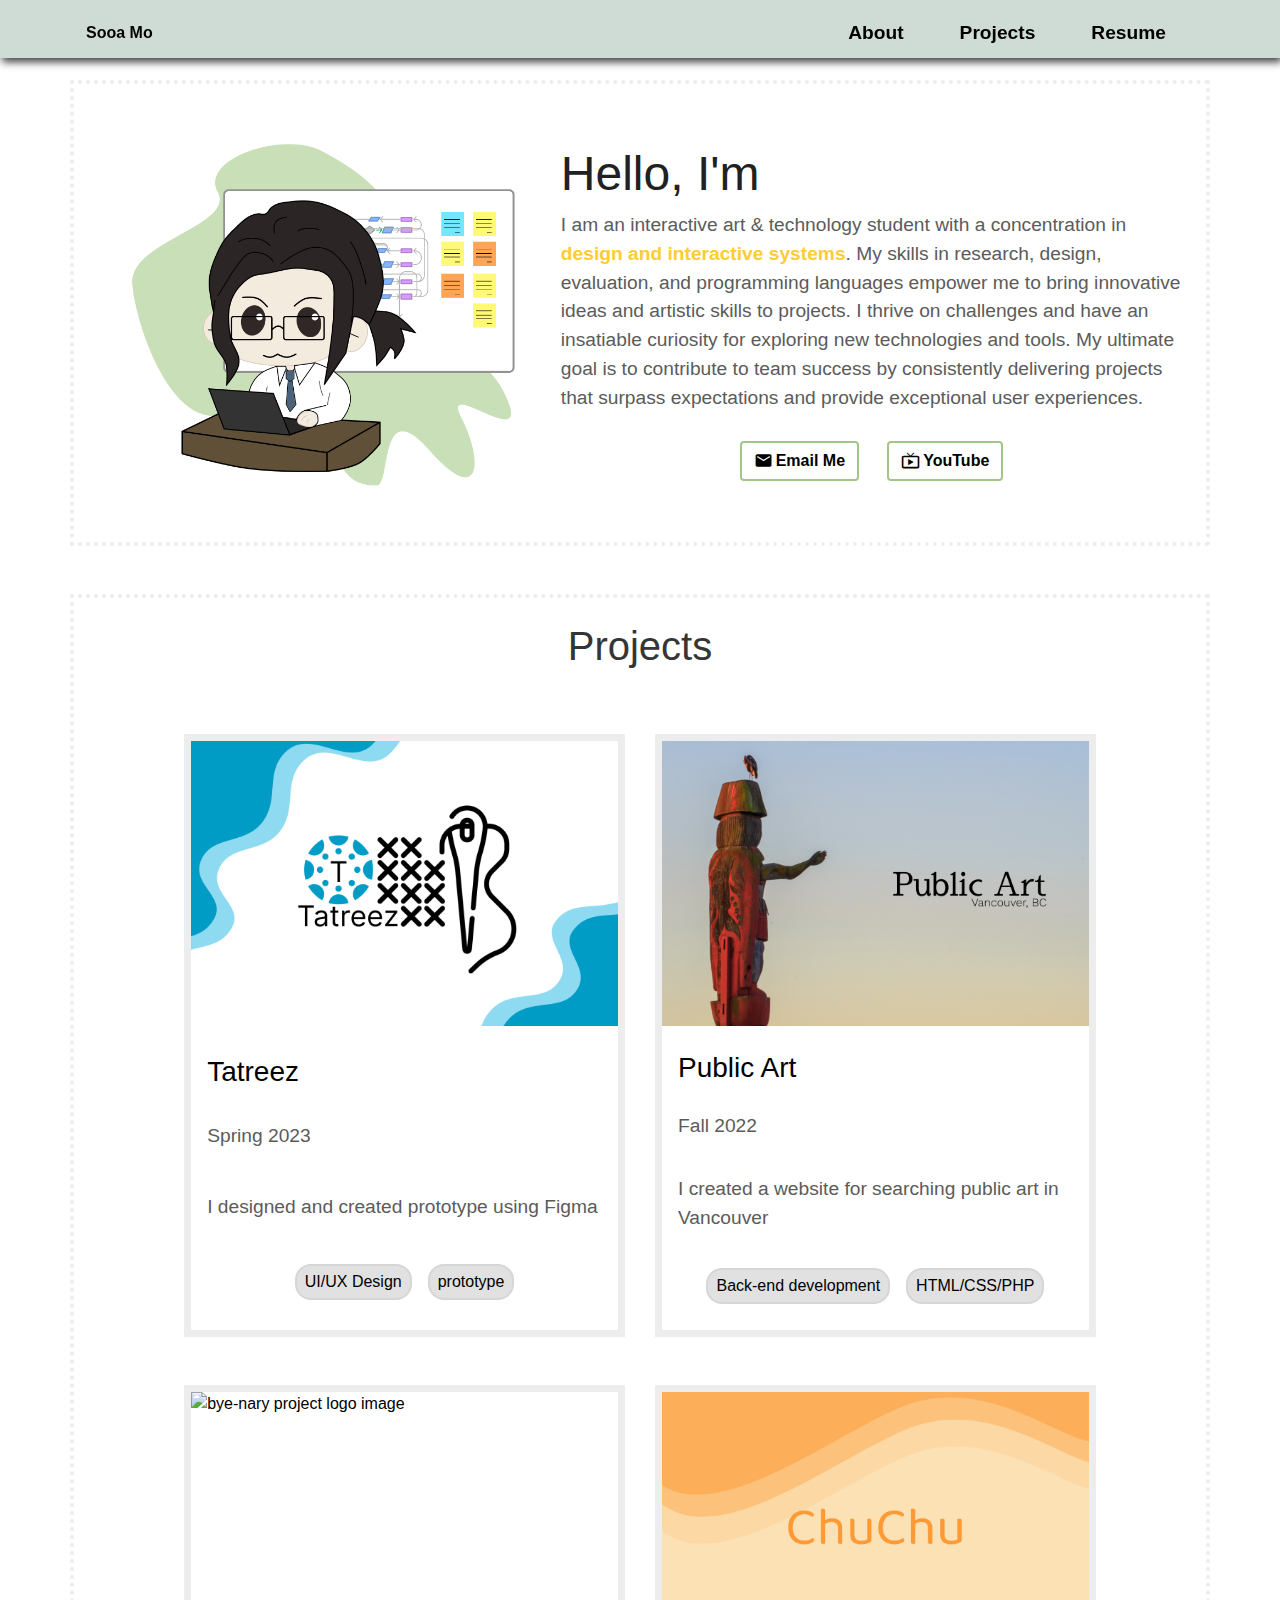
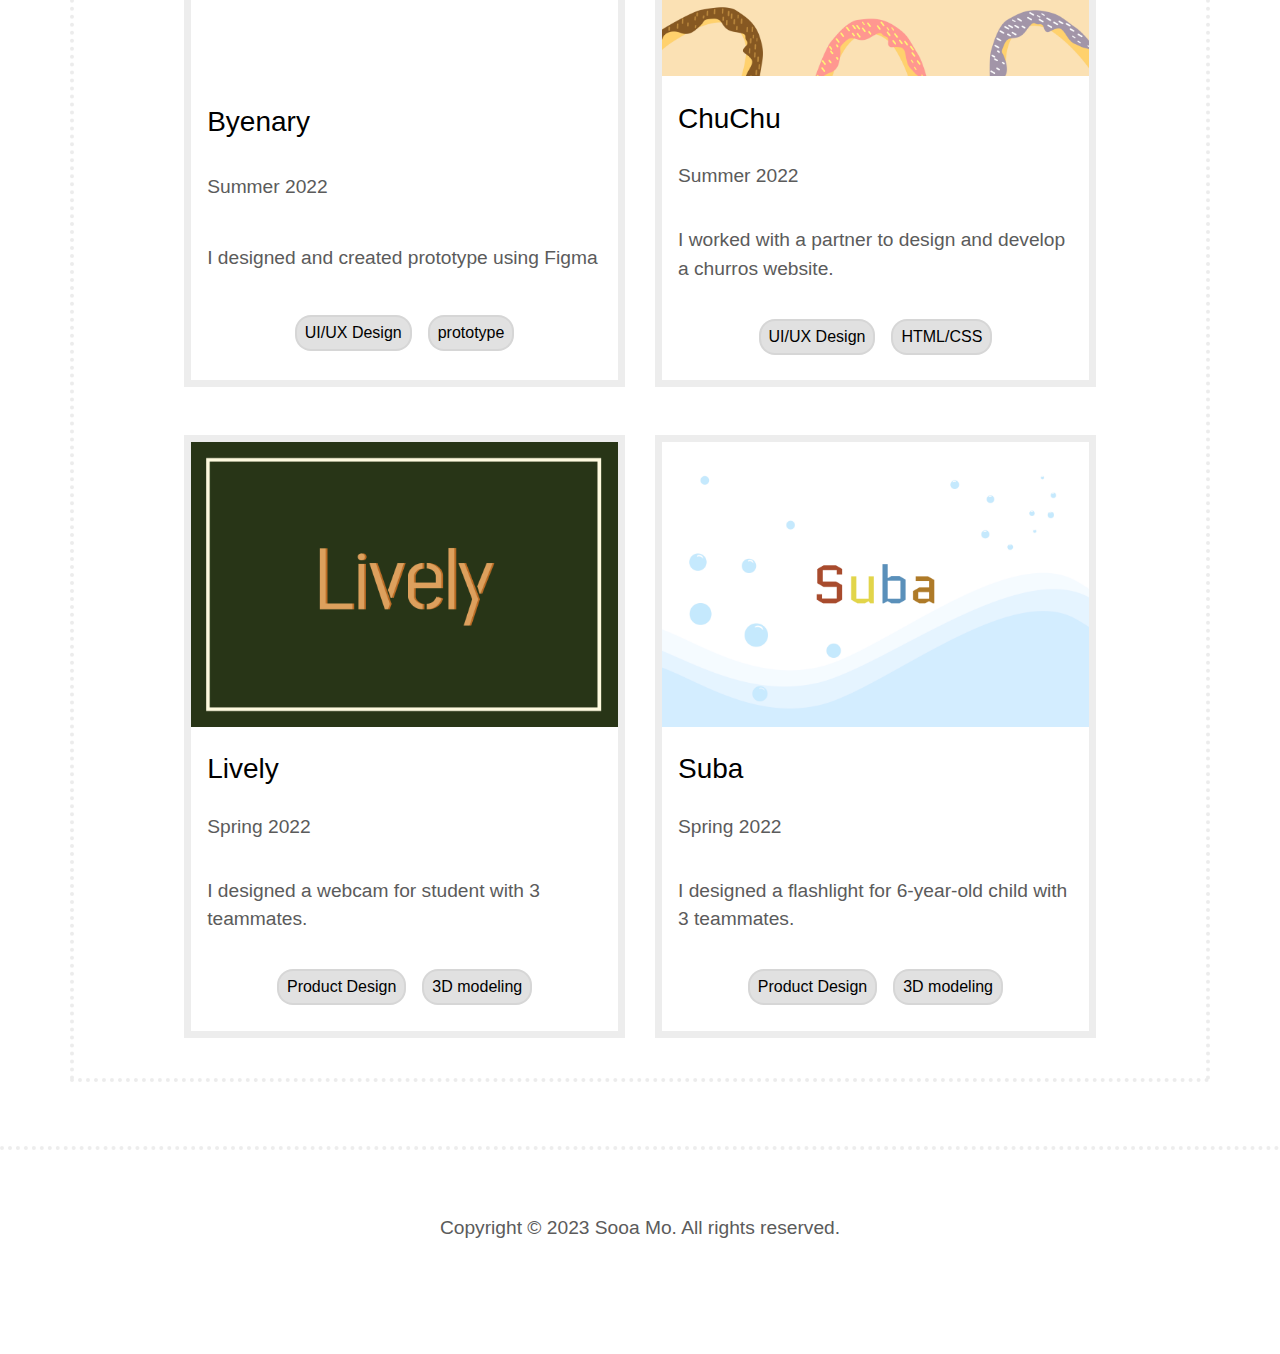
==== commit dfd0693f: "update about me" ====
--- a/Mo_Portfolio/public_html/index.html
+++ b/Mo_Portfolio/public_html/index.html
@@ -63,15 +63,8 @@
                           </div>
 
                         <div class="about-p">
-                          <p>I am 4th year student majoring in <b>Interactive Arts and Technology</b> at Simon Fraser University. </p>
-                            
-                          <p>I have some skills in <b>3d modelling using OnShape, workflow, wireframe, prototyping using Figma </b> and designing the website using <b>HTML, CSS, and JavaScript.</b> </p>
-                            
-                          <p>I have various <b>team project experiences</b> through school.</p>
-
-                          <p>I believe good design can emerge when I <b>collaborate</b> well with team members.</p>
-
-                          <p>Finally, I always enjoy <b>learning new </b> things!</p>
+                          <p>
+                            I am an interactive art & technology student with a concentration in <b>design and interactive systems</b>. My skills in research, design, evaluation, and programming languages empower me to bring innovative ideas and artistic skills to projects. I thrive on challenges and have an insatiable curiosity for exploring new technologies and tools. My ultimate goal is to contribute to team success by consistently delivering projects that surpass expectations and provide exceptional user experiences.</p>
                         </div>
                         
                         <div class="custom-btn-group mt-4">
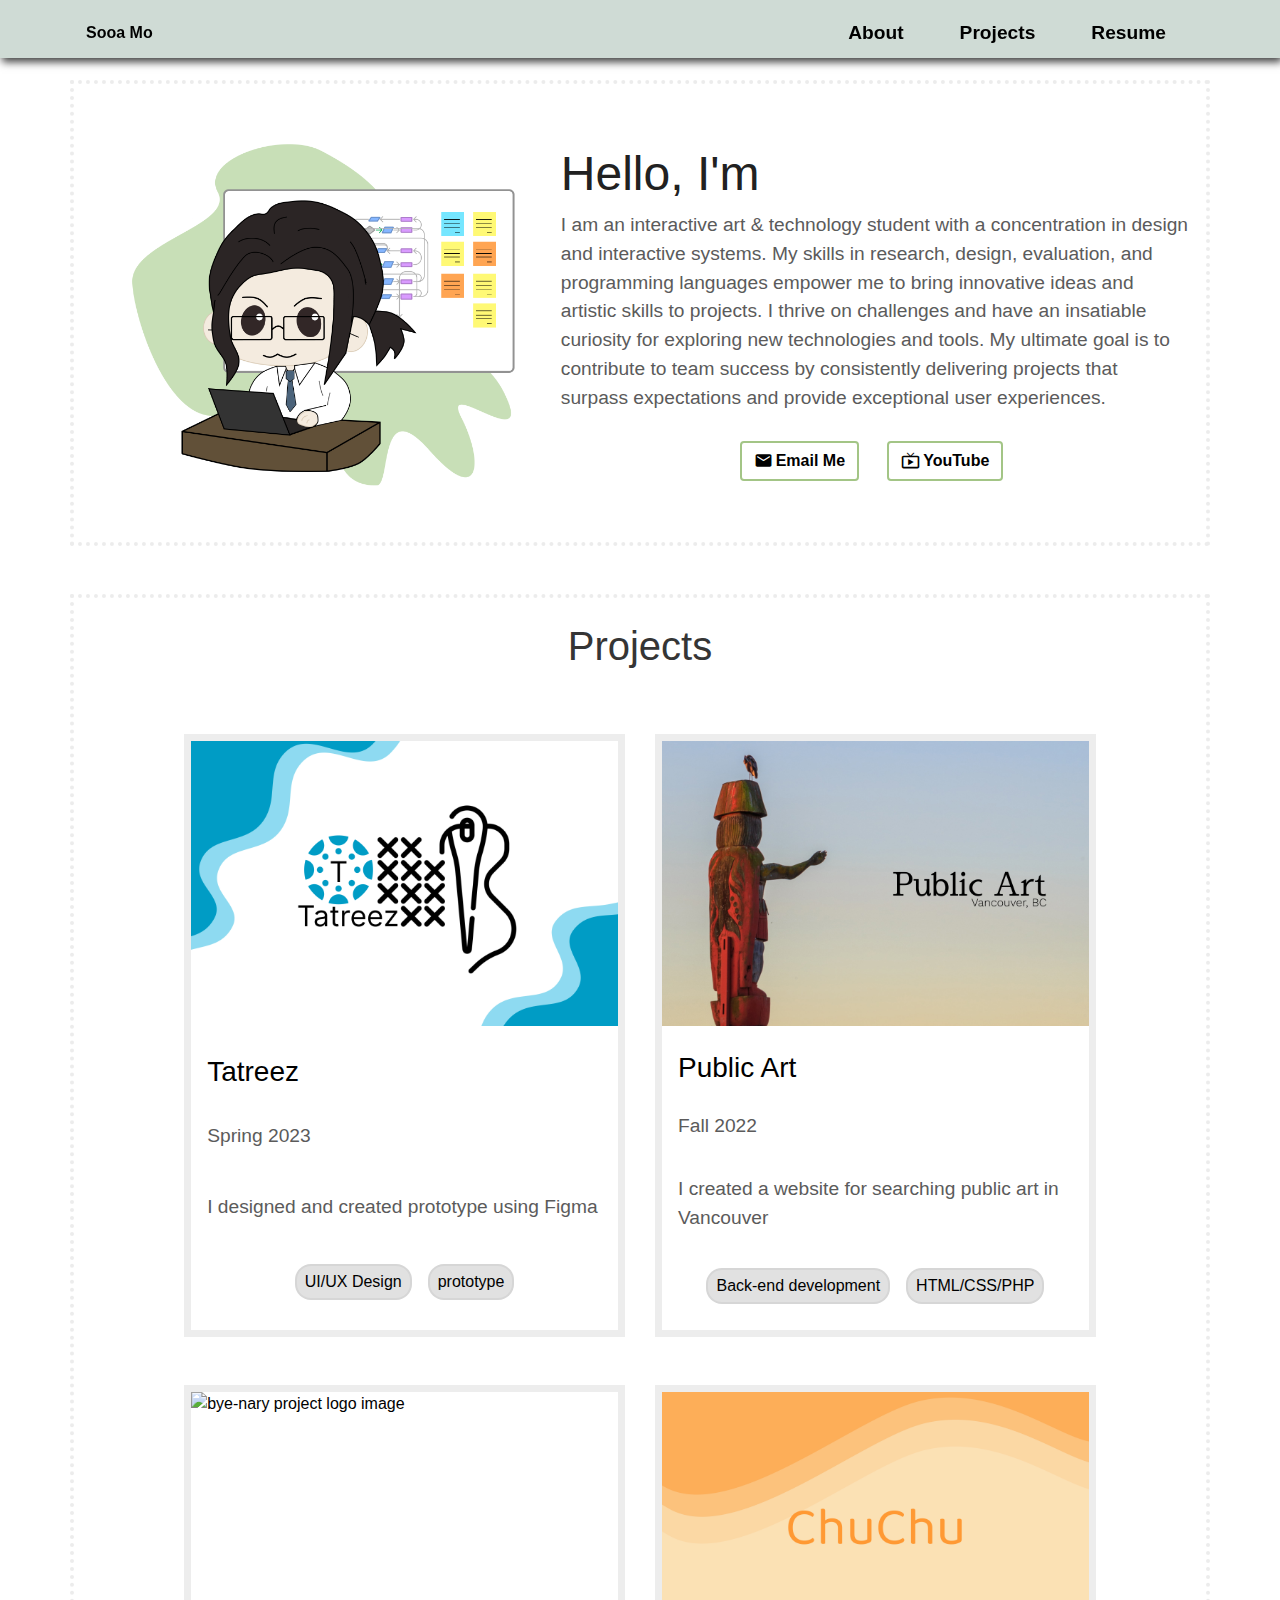
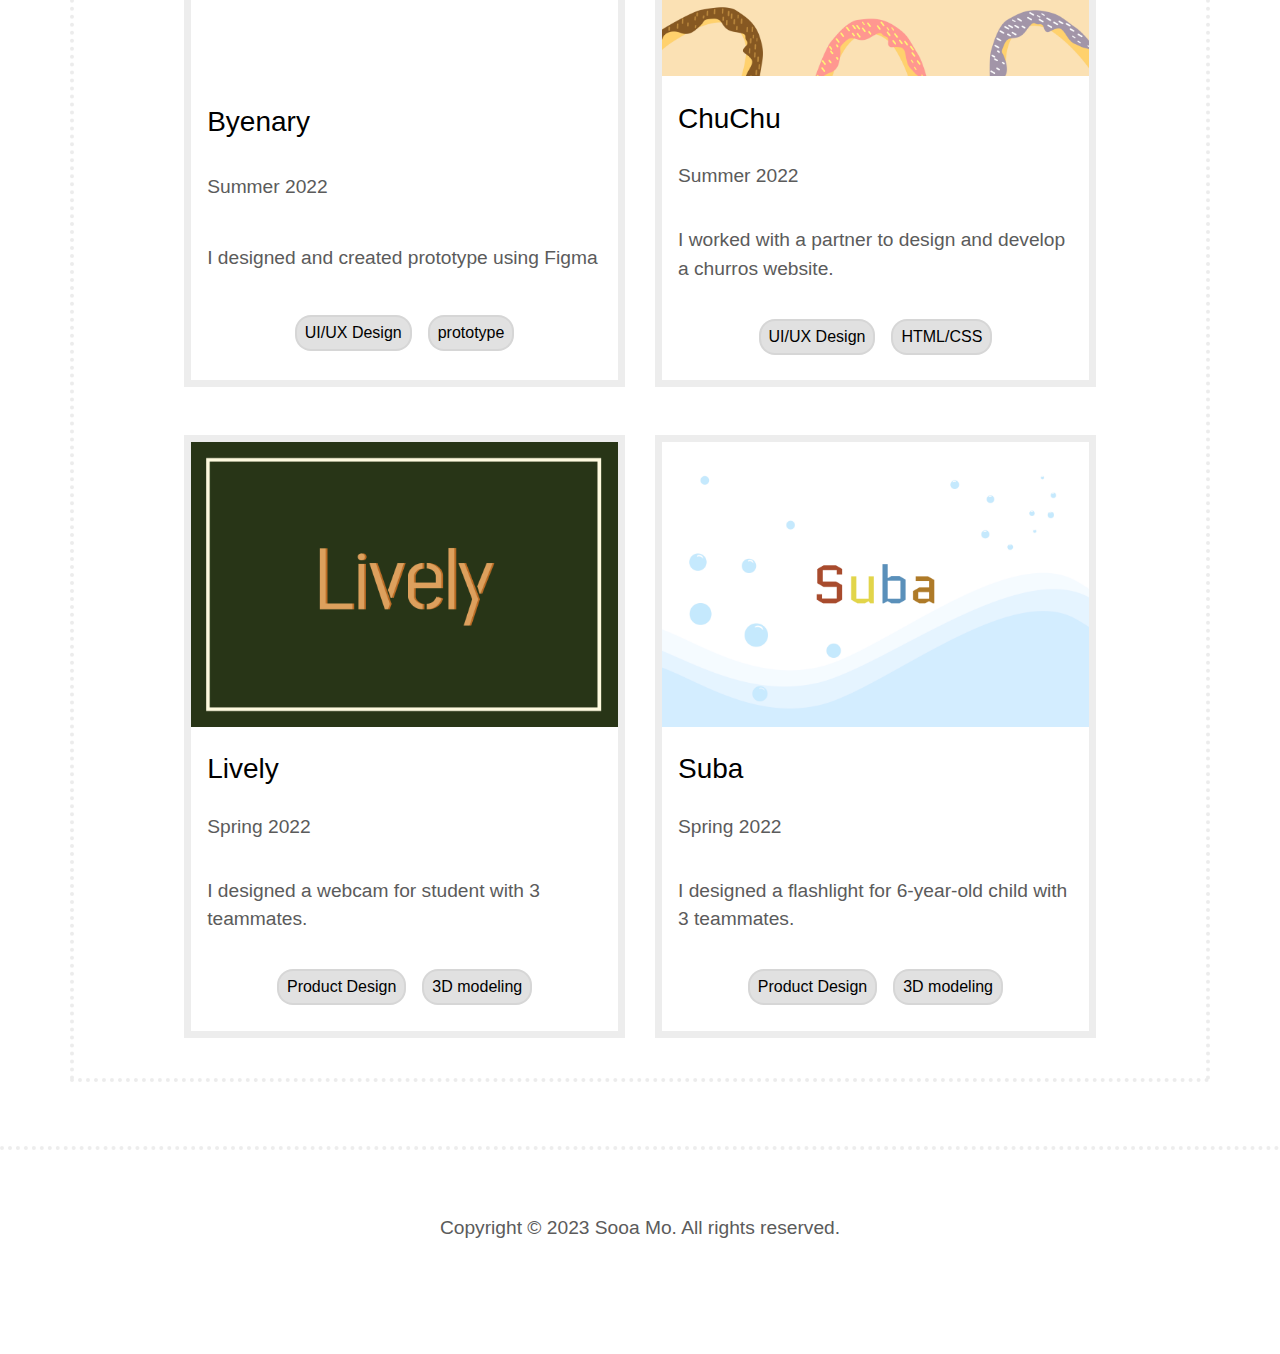
==== commit b1739565: "Update index.html" ====
--- a/Mo_Portfolio/public_html/index.html
+++ b/Mo_Portfolio/public_html/index.html
@@ -64,7 +64,7 @@
 
                         <div class="about-p">
                           <p>
-                            I am an interactive art & technology student with a concentration in <b>design and interactive systems</b>. My skills in research, design, evaluation, and programming languages empower me to bring innovative ideas and artistic skills to projects. I thrive on challenges and have an insatiable curiosity for exploring new technologies and tools. My ultimate goal is to contribute to team success by consistently delivering projects that surpass expectations and provide exceptional user experiences.</p>
+                            I am an interactive art & technology student with a concentration in design and interactive systems. My skills in research, design, evaluation, and programming languages empower me to bring innovative ideas and artistic skills to projects. I thrive on challenges and have an insatiable curiosity for exploring new technologies and tools. My ultimate goal is to contribute to team success by consistently delivering projects that surpass expectations and provide exceptional user experiences.</p>
                         </div>
                         
                         <div class="custom-btn-group mt-4">
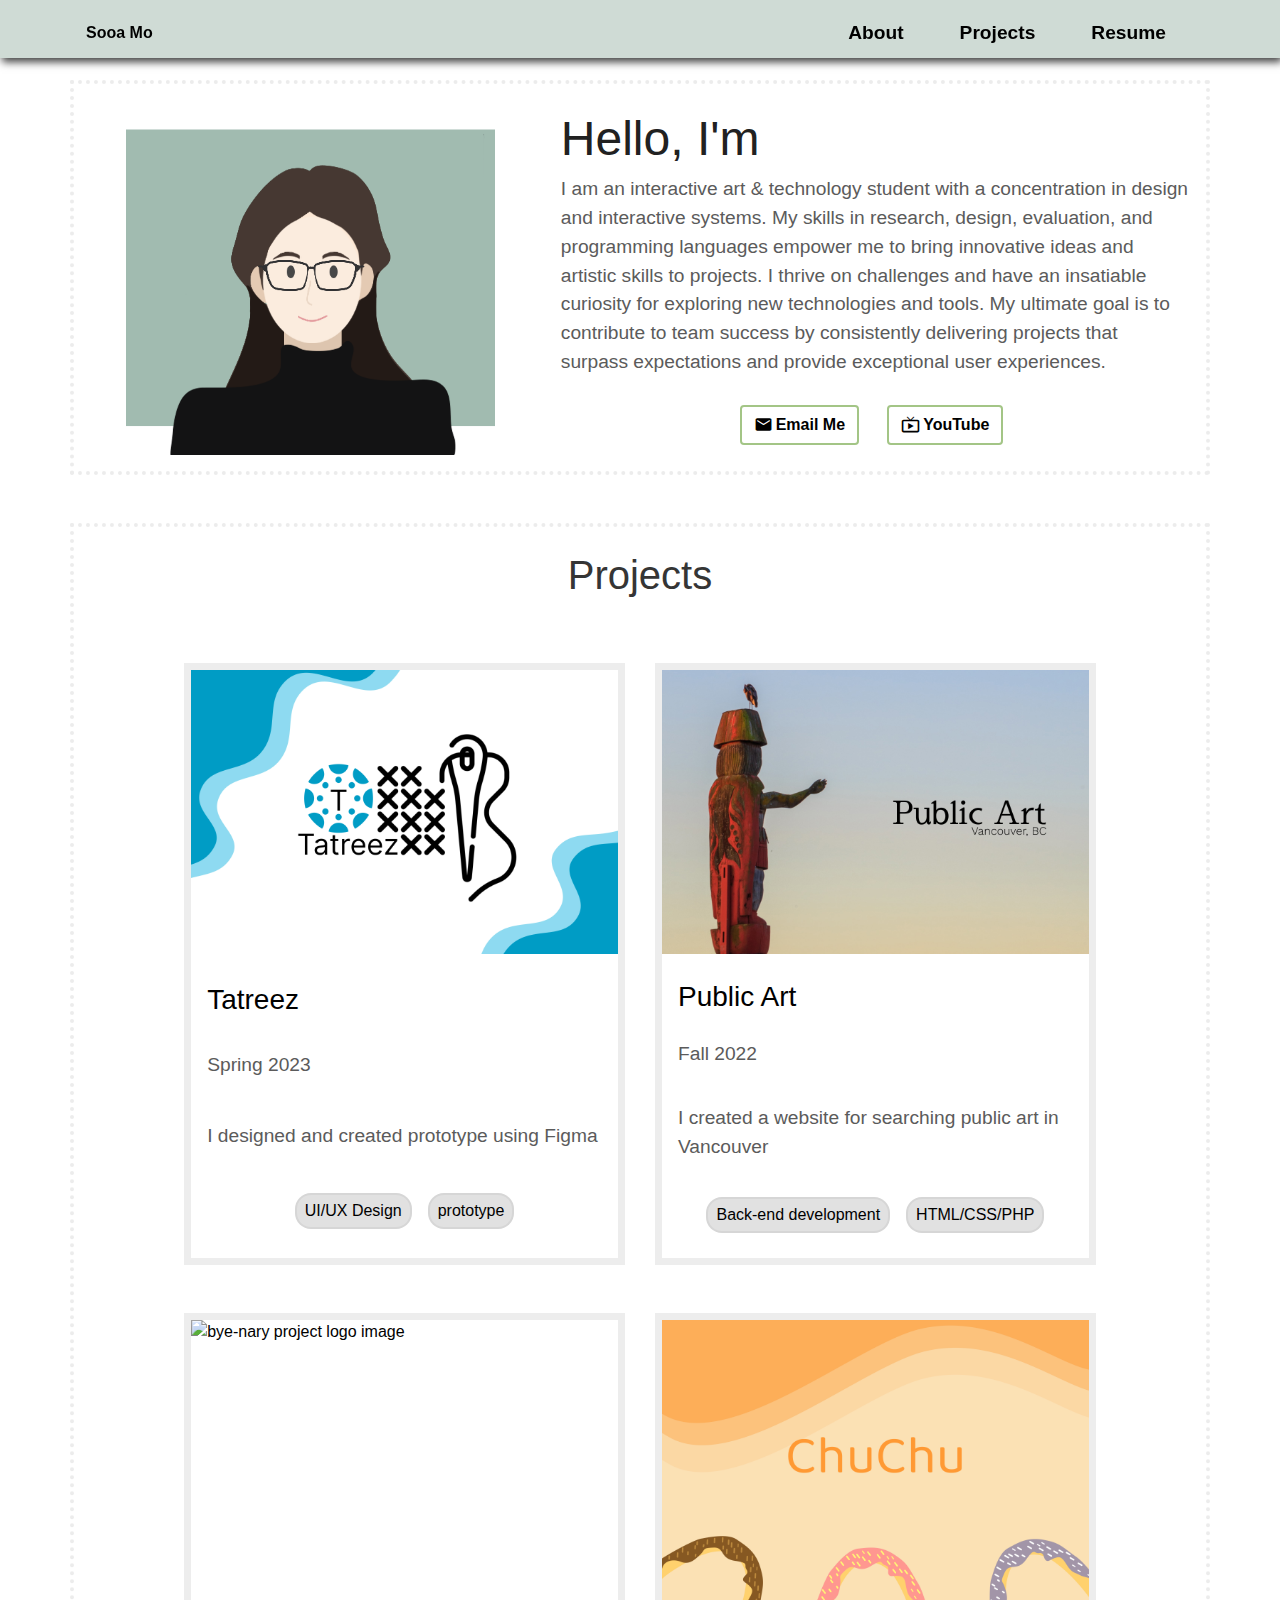
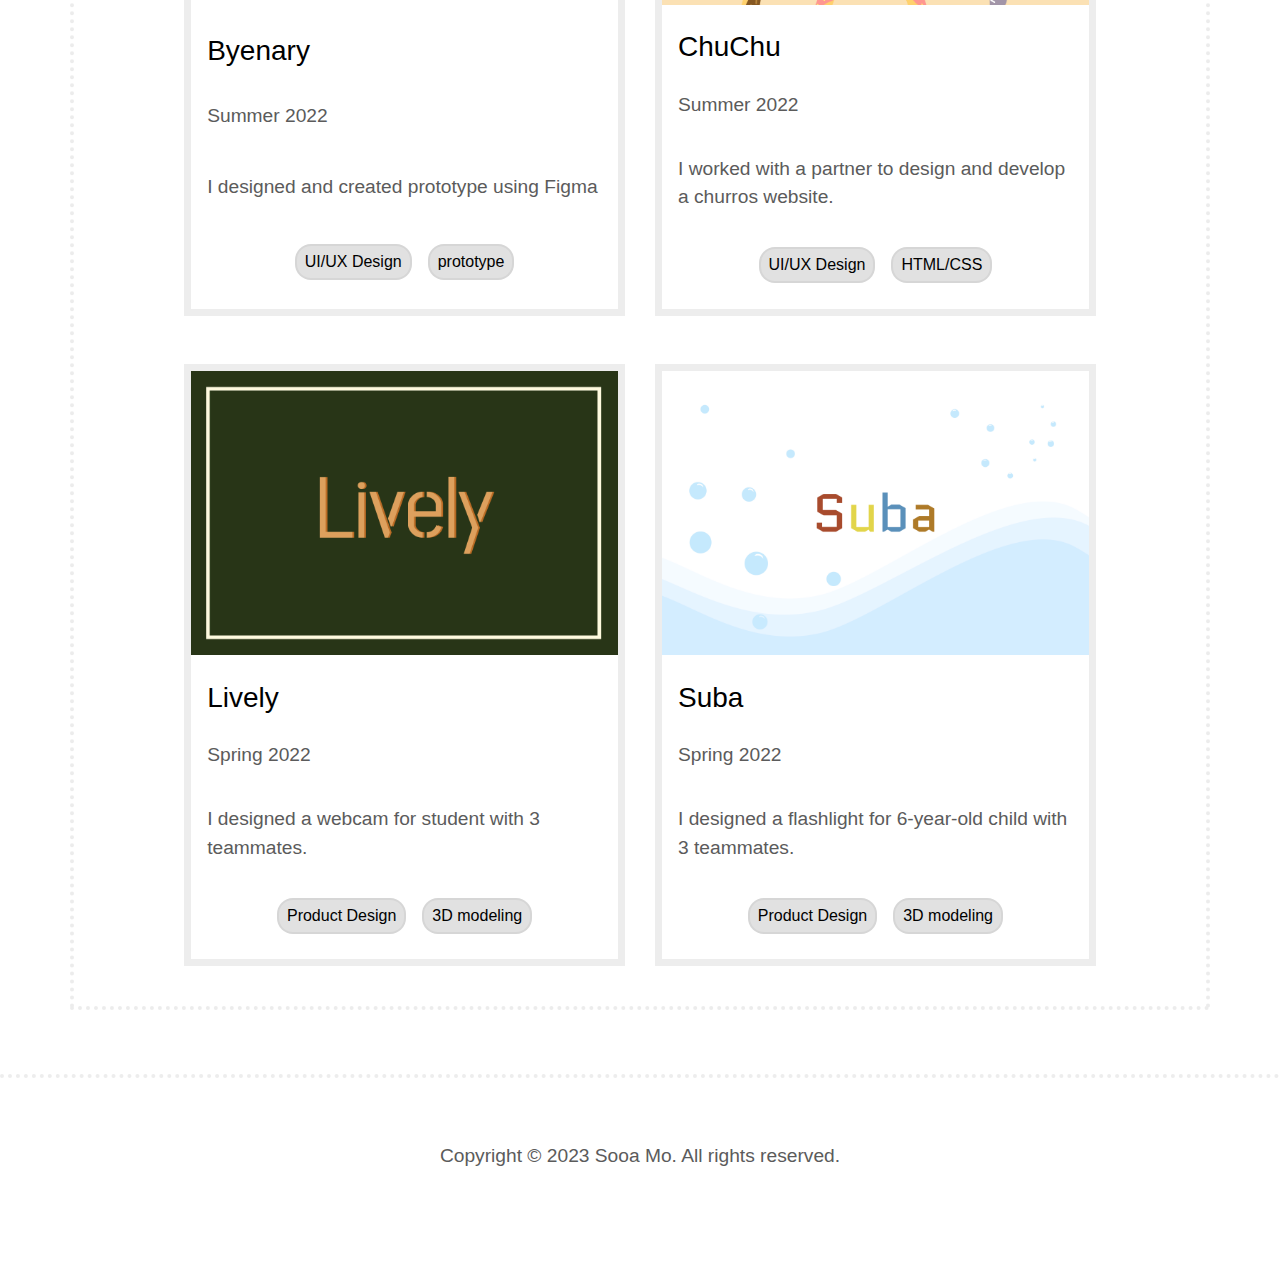
==== commit e429a80a: "update" ====
--- a/Mo_Portfolio/public_html/index.html
+++ b/Mo_Portfolio/public_html/index.html
@@ -45,7 +45,7 @@
               <div class="col-lg-5 col-8 img_flex">
                 <div class="about-image jpg">
                   <!-- img reference: Sooa(2022) drawing, Figma-->
-                   <img src="img/profile/drawing.png" class="img-fluid" alt="working sooa drawing _by Mo"> 
+                   <img src="img/profile/bioillust.png" class="img-fluid" alt="working sooa drawing _by Mo"> 
                 </div>
               </div>
                 
